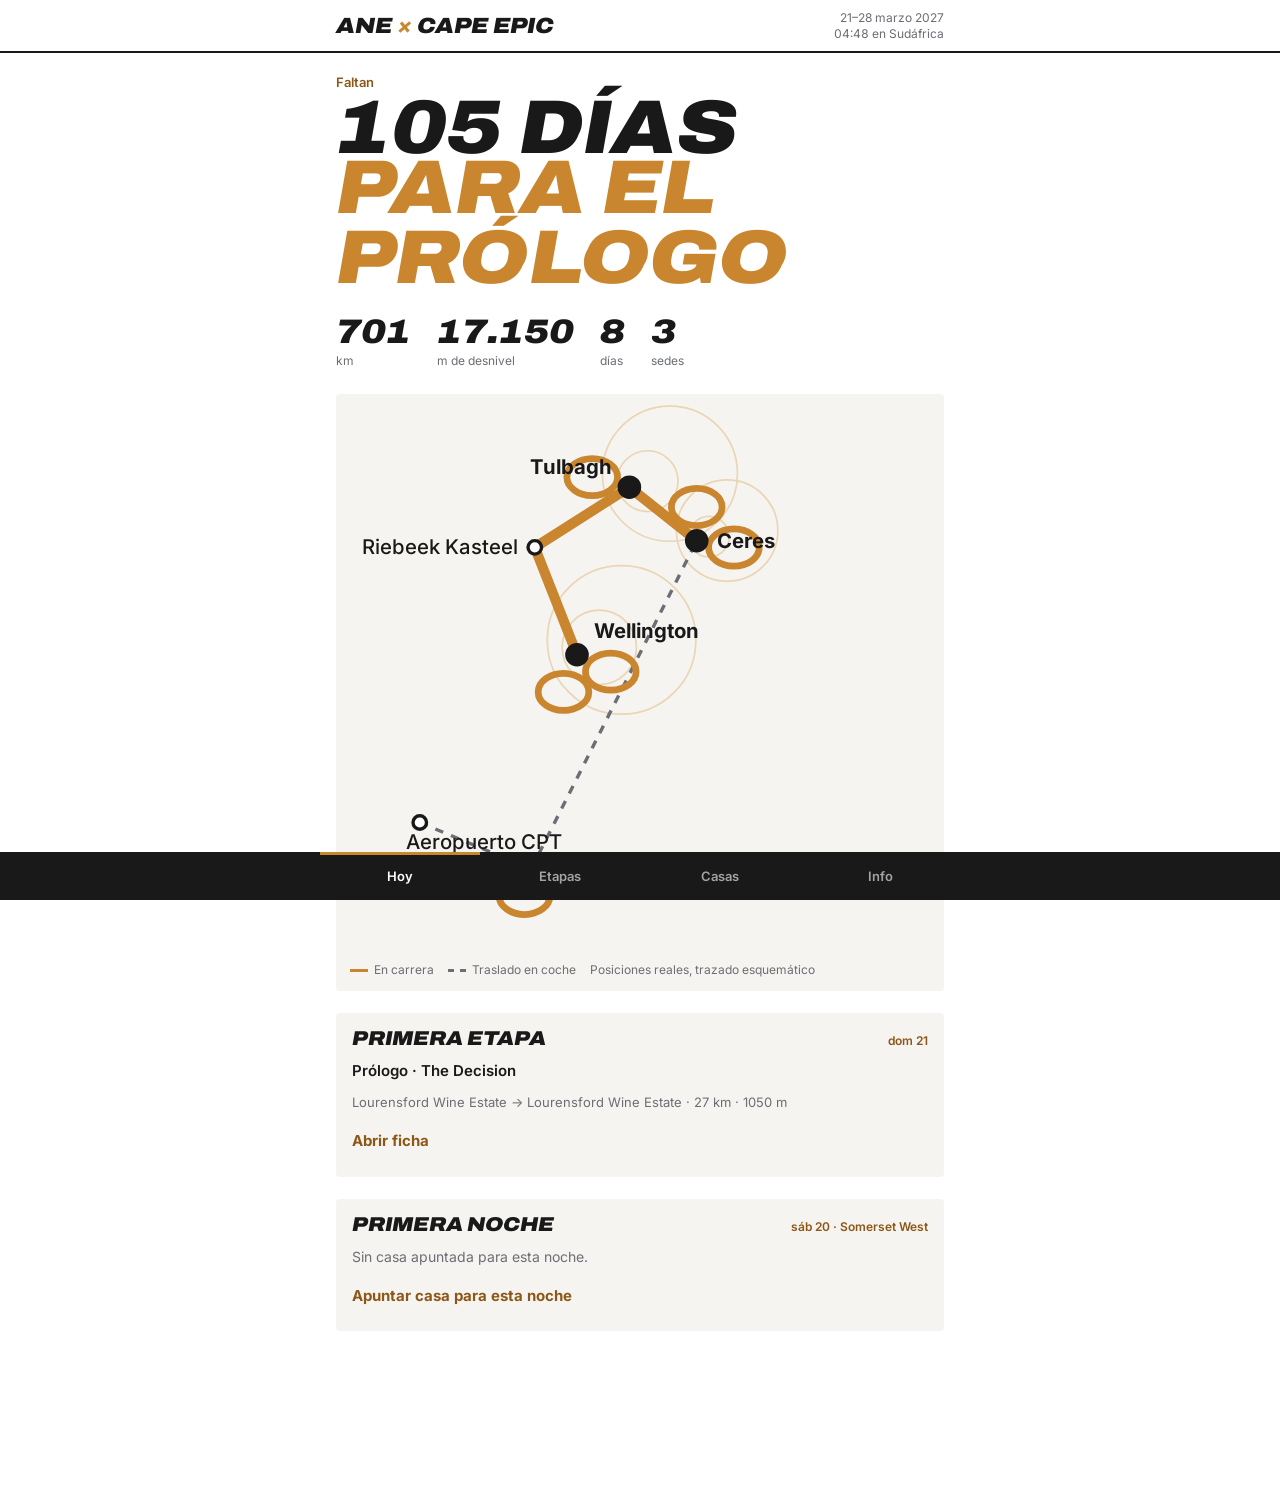
==== capeepic/index.html @ 283e70c3 "Cape Epic 2027: app privada en /capeepic con contraseña, casas compartidas y modo sin conexión Co-Au" ====
<!doctype html>
<html lang="es">
<head>
<meta charset="utf-8">
<meta name="viewport" content="width=device-width,initial-scale=1,viewport-fit=cover">
<meta name="robots" content="noindex,nofollow">
<meta name="theme-color" content="#191919">
<meta name="apple-mobile-web-app-capable" content="yes">
<meta name="apple-mobile-web-app-status-bar-style" content="black-translucent">
<meta name="apple-mobile-web-app-title" content="Cape Epic">
<link rel="manifest" href="manifest.webmanifest">
<link rel="icon" href="icon.svg" type="image/svg+xml">
<link rel="apple-touch-icon" href="icon-180.png">
<title>ANE Cape Epic 2027</title>
<link rel="preconnect" href="https://fonts.googleapis.com">
<link rel="stylesheet" href="https://fonts.googleapis.com/css2?family=Archivo:ital,wdth,wght@1,112,900&family=Inter:wght@400;500;600;700&display=swap">
<style>
/* Layout: app de una columna para móvil, cabecera fija arriba, pestañas abajo; el mapa esquemático con la línea ocre es la pieza fuerte */
:root{
  --bg:#FFFFFF; --surface:#F6F4F0; --ink:#191919; --muted:#6B6E74; --line:#E5E0D7;
  --ocre:#C9862E; --ocre-ink:#8C5717; --ocre-soft:#F3E4CC; --dust:#E9D6B4;
  --on-ocre:#191919; --tab-bg:#191919; --tab-ink:#FFFFFF;
  --display:"Archivo","Arial Black","Helvetica Neue",Arial,sans-serif;
  --body:"Inter",system-ui,-apple-system,"Segoe UI",Roboto,sans-serif;
}
@media (prefers-color-scheme:dark){:root:not([data-theme="light"]){
  --bg:#191919; --surface:#232220; --ink:#FFFFFF; --muted:#A8ABB1; --line:#3A3631;
  --ocre:#E0A04A; --ocre-ink:#EDB566; --ocre-soft:#3A2D1C; --dust:#4A3B26;
  --on-ocre:#191919; --tab-bg:#0F0F0F; --tab-ink:#FFFFFF; color-scheme:dark}}
:root[data-theme="dark"]{
  --bg:#191919; --surface:#232220; --ink:#FFFFFF; --muted:#A8ABB1; --line:#3A3631;
  --ocre:#E0A04A; --ocre-ink:#EDB566; --ocre-soft:#3A2D1C; --dust:#4A3B26;
  --on-ocre:#191919; --tab-bg:#0F0F0F; --tab-ink:#FFFFFF; color-scheme:dark}

*{box-sizing:border-box}
html{-webkit-text-size-adjust:100%}
body{margin:0;background:var(--bg);color:var(--ink);font:15px/1.5 var(--body);-webkit-font-smoothing:antialiased}
.wrap{max-width:640px;margin:0 auto;padding-inline:16px;padding-block:0 96px}
h1,h2,h3,.disp{font-family:var(--display);font-style:italic;font-weight:900;font-stretch:112%;text-transform:uppercase;letter-spacing:-.01em;line-height:.92;margin:0;text-wrap:balance}
a{color:var(--ocre-ink)}
button,input,textarea,select{font:inherit;color:inherit}
:focus-visible{outline:3px solid var(--ocre);outline-offset:2px}
.num{font-variant-numeric:tabular-nums}

/* Cabecera */
.top{position:sticky;top:0;padding-top:env(safe-area-inset-top,0px);z-index:5;background:var(--bg);border-bottom:2px solid var(--ink)}
.top .wrap{display:flex;align-items:center;justify-content:space-between;gap:12px;padding-block:10px;padding-bottom:10px}
.mono{font-family:var(--display);font-style:italic;font-weight:900;font-stretch:112%;font-size:22px;line-height:1}
.mono span{color:var(--ocre)}
.top small{color:var(--muted);font-size:12px;text-align:right;line-height:1.3}

/* Pestañas */
nav.tabs{position:fixed;left:0;right:0;bottom:0;z-index:6;background:var(--tab-bg);padding-bottom:env(safe-area-inset-bottom,0px)}
nav.tabs .in{max-width:640px;margin:0 auto;display:grid;grid-template-columns:repeat(4,1fr)}
nav.tabs button{background:none;border:0;color:var(--tab-ink);opacity:.6;padding:12px 4px 14px;font-weight:600;font-size:13px;cursor:pointer;border-top:3px solid transparent}
nav.tabs button[aria-selected="true"]{opacity:1;border-top-color:var(--ocre)}

section.view{padding-top:20px;display:flex;flex-direction:column;gap:22px}

/* Hoy */
.kicker{font-size:13px;font-weight:600;color:var(--ocre-ink)}
.today-title{font-size:clamp(44px,13vw,76px)}
.today-title .l2{display:block;color:var(--ocre);margin-top:-.12em}
.stats{display:flex;flex-wrap:wrap;gap:18px 26px}
.stat b{display:block;font-family:var(--display);font-style:italic;font-weight:900;font-stretch:112%;font-size:34px;line-height:1}
.stat span{font-size:12px;color:var(--muted)}
.stars{color:var(--ocre);letter-spacing:2px;font-size:16px}
.stars .off{color:var(--line)}

.panel{background:var(--surface);border-radius:4px;padding:16px;display:flex;flex-direction:column;gap:10px;min-width:0}
.panel h3{font-size:20px}
.row{display:flex;justify-content:space-between;gap:12px;align-items:baseline;flex-wrap:wrap}
.muted{color:var(--muted)}
.small{font-size:13px}
.btn{display:inline-flex;align-items:center;justify-content:center;gap:6px;background:var(--ocre);color:var(--on-ocre);border:0;border-radius:3px;padding:12px 16px;font-weight:700;text-decoration:none;cursor:pointer;min-height:46px}
.btn.ghost{background:transparent;color:var(--ink);border:2px solid var(--ink)}
.btn.quiet{background:transparent;color:var(--ocre-ink);padding:8px 0;min-height:auto}
.btns{display:flex;flex-wrap:wrap;gap:10px}

/* Mapa */
.mapbox{background:var(--surface);border-radius:4px;overflow:hidden}
.mapbox svg{display:block;width:100%;height:auto}
.mapcap{padding:10px 14px 12px;font-size:12px;color:var(--muted);display:flex;gap:14px;flex-wrap:wrap}
.key{display:inline-flex;align-items:center;gap:6px}
.key i{display:inline-block;width:18px;height:0;border-top:3px solid var(--ocre)}
.key i.dash{border-top:3px dashed var(--muted)}

/* Etapas */
.daystrip{display:flex;gap:6px;overflow-x:auto;padding-bottom:4px;scrollbar-width:none}
.daystrip button{flex:0 0 auto;border:2px solid var(--line);background:var(--bg);border-radius:3px;padding:8px 10px;cursor:pointer;text-align:left;min-width:62px}
.daystrip button b{display:block;font-family:var(--display);font-style:italic;font-weight:900;font-stretch:112%;font-size:18px;line-height:1}
.daystrip button span{font-size:11px;color:var(--muted)}
.daystrip button[aria-selected="true"]{border-color:var(--ink);background:var(--ink);color:var(--bg)}
.daystrip button[aria-selected="true"] span{color:var(--dust)}
.stage-h{font-size:clamp(38px,11vw,62px)}
.route{font-weight:600}
.sectors{list-style:none;margin:0;padding:0;display:flex;flex-wrap:wrap;gap:6px}
.sectors li{background:var(--bg);border:1px solid var(--line);border-radius:999px;padding:4px 10px;font-size:13px}
.sectors li.tts{border-color:var(--ocre);color:var(--ocre-ink);font-weight:600}
.pending{border-left:4px solid var(--ocre);padding:4px 0 4px 12px;font-size:14px}
.bar{height:8px;background:var(--line);border-radius:2px;overflow:hidden}
.bar i{display:block;height:100%;background:var(--ocre)}

/* Casas */
.night{display:grid;grid-template-columns:64px 1fr;gap:12px;align-items:start;padding-block:12px;border-top:1px solid var(--line)}
.night:first-child{border-top:0}
.night .d b{display:block;font-family:var(--display);font-style:italic;font-weight:900;font-stretch:112%;font-size:26px;line-height:1}
.night .d span{font-size:12px;color:var(--muted)}
.house{min-width:0;display:flex;flex-direction:column;gap:4px}
.house .name{font-weight:700}
.house .addr{font-size:14px;overflow-wrap:anywhere}
.house .notes{font-size:13px;color:var(--muted);white-space:pre-wrap;overflow-wrap:anywhere}
.house .acts{display:flex;gap:14px;flex-wrap:wrap}
.empty-night{font-size:14px;color:var(--muted)}
.base-tag{font-size:12px;color:var(--ocre-ink);font-weight:600}
form.casa{display:grid;gap:12px}
form.casa label{display:flex;flex-direction:column;gap:4px;font-size:13px;font-weight:600}
form.casa input,form.casa textarea{background:var(--bg);border:2px solid var(--line);border-radius:3px;padding:10px 12px;font-weight:400;font-size:16px;width:100%}
form.casa input:focus,form.casa textarea:focus{border-color:var(--ocre);outline:none}
.two{display:grid;grid-template-columns:1fr 1fr;gap:12px}
.msg{font-size:14px;color:var(--ocre-ink)}
.confirm{display:flex;gap:10px;align-items:center;flex-wrap:wrap;font-size:14px}

/* Info */
.list{display:flex;flex-direction:column}
.list .it{display:flex;justify-content:space-between;gap:12px;padding-block:10px;border-top:1px solid var(--line);flex-wrap:wrap}
.list .it:first-child{border-top:0}
.list .it b{font-variant-numeric:tabular-nums}
.copy{background:none;border:0;color:var(--ocre-ink);font-weight:600;cursor:pointer;padding:0}

@media (prefers-reduced-motion:no-preference){
  .route-line{stroke-dasharray:1200;stroke-dashoffset:1200;animation:draw 1.6s ease-out .2s forwards}
  @keyframes draw{to{stroke-dashoffset:0}}
}
</style>
</head>
<body>
<header class="top">
  <div class="wrap">
    <div class="mono">ANE <span>×</span> CAPE EPIC</div>
    <small><span id="hdr-sub">21–28 marzo 2027</span><br><span class="num" id="hdr-clock">Hora SA</span></small>
  </div>
</header>

<main class="wrap">
  <section class="view" id="v-hoy" aria-label="Hoy"></section>
  <section class="view" id="v-etapas" aria-label="Etapas" hidden></section>
  <section class="view" id="v-casas" aria-label="Casas" hidden></section>
  <section class="view" id="v-info" aria-label="Info" hidden></section>
</main>

<nav class="tabs" aria-label="Secciones">
  <div class="in" role="tablist">
    <button role="tab" id="t-hoy" data-v="hoy" aria-selected="true">Hoy</button>
    <button role="tab" id="t-etapas" data-v="etapas" aria-selected="false">Etapas</button>
    <button role="tab" id="t-casas" data-v="casas" aria-selected="false">Casas</button>
    <button role="tab" id="t-info" data-v="info" aria-selected="false">Info</button>
  </div>
</nav>

<script>
/* ---------- Datos oficiales ruta 2027 (epic-series.com) ---------- */
const PLACES = {
  lourensford:{name:"Lourensford Wine Estate",town:"Somerset West",lat:-34.068,lon:18.887,q:"Lourensford Wine Estate, Somerset West"},
  ceres:{name:"Ceres",town:"Ceres",lat:-33.369,lon:19.310,q:"Ceres, Western Cape"},
  saronsberg:{name:"Saronsberg",town:"Tulbagh",lat:-33.255,lon:19.138,q:"Saronsberg Wine Cellar, Tulbagh"},
  riebeek:{name:"Riebeek Kasteel",town:"Riebeek Kasteel",lat:-33.383,lon:18.896,q:"Riebeek Kasteel"},
  imbuko:{name:"Imbuko Wines",town:"Wellington",lat:-33.612,lon:19.004,q:"Imbuko Wines, Wellington"},
  cpt:{name:"Aeropuerto Ciudad del Cabo",town:"CPT",lat:-33.969,lon:18.602,q:"Cape Town International Airport"}
};
const STAGES = [
  {id:"P",short:"Pról.",date:"2027-03-21",name:"The Decision",km:27,dplus:1050,stars:2,from:"lourensford",to:"lourensford",
   sectors:["Pinot Stairs","Subida N4","Rock Wall","Schoeman's","Big Switch"],tts:"Schoeman's",
   note:"Bucle en sentido horario por el anfiteatro de Lourensford."},
  {id:"1",short:"E1",date:"2027-03-22",name:"The First Question",km:127,dplus:2450,stars:5,from:"ceres",to:"ceres",
   sectors:["Old Theron's Pass","Waboomsberg","Koue Bokkeveld","Kaleo","Old Gydo Pass"],tts:null,
   note:"Waboomsberg es el punto más alto de la historia de la carrera. Bajada técnica por la arenisca de Kaleo."},
  {id:"2",short:"E2",date:"2027-03-23",name:"The Response",km:103,dplus:2050,stars:4.5,from:"ceres",to:"ceres",
   sectors:["Death Drop","Dead Man Walking","Baboon's Highway","Pipeline","Presa de Eselfontein"],tts:"Pipeline",
   note:"Tres bucles en Eselfontein, al este de Ceres."},
  {id:"3",short:"E3",date:"2027-03-24",name:"The Rhythm",km:87,dplus:2250,stars:4,from:"ceres",to:"saronsberg",
   sectors:["Old Gydo Pass","Bokkeveld","Skurfberg","Die Eike","Witzenberg Ridge","Wagon Trail"],tts:"Wagon Trail",
   note:"Traslado de base: de Ceres al nuevo race village de Saronsberg."},
  {id:"4",short:"E4",date:"2027-03-25",name:"The Turning Point",km:96,dplus:2550,stars:4.5,from:"saronsberg",to:"saronsberg",
   sectors:["Oakhurst","God's Window","Kilprivier","Schoonderzicht","Bone Trail"],tts:null,
   note:"Cinco subidas y bajadas por el valle de Tulbagh."},
  {id:"5",short:"E5",date:"2027-03-26",name:"The Crossing",km:114,dplus:2350,stars:3.5,from:"saronsberg",to:"imbuko",via:"riebeek",
   sectors:["Swartland","Riebeek Kasteel","Kasteelberg","Eight Feet","Riebeekberg","Patatskloof"],tts:"Riebeekberg",
   note:"Pista abierta y viento en el Swartland. Día de ir a rueda. Traslado de base a Wellington."},
  {id:"6",short:"E6",date:"2027-03-27",name:"The Cliffhanger",km:83,dplus:3100,stars:5,from:"imbuko",to:"imbuko",
   sectors:["Hawequa","Seven Peaks","Aap d'Huez","Angel's Tears","DNF","Brandslangnek","The Cliffhanger","Full Monty","Route 66","Unhappy Hog","Golden Mile"],tts:null,
   note:"Etapa reina. The Cliffhanger está en Canetsfontein Wine Estate."},
  {id:"7",short:"E7",date:"2027-03-28",name:"The Final Line",km:64,dplus:1350,stars:3,from:"imbuko",to:"imbuko",
   sectors:["Groenberg","Luislang","Welvanpas","Bull Run","True Grit","Doolhof Wine Estate","Blazing Saddles"],tts:null,
   note:"La más suave sobre el papel. Doolhof es buen sitio para animar."}
];
/* Base prevista por noche: después de cada etapa se duerme cerca de la salida del día siguiente */
const NIGHTS = [
  {date:"2027-03-20",base:"Somerset West",label:"Víspera"},
  {date:"2027-03-21",base:"Ceres",label:"Tras el prólogo"},
  {date:"2027-03-22",base:"Ceres",label:"Tras E1"},
  {date:"2027-03-23",base:"Ceres",label:"Tras E2"},
  {date:"2027-03-24",base:"Tulbagh",label:"Tras E3"},
  {date:"2027-03-25",base:"Tulbagh",label:"Tras E4"},
  {date:"2027-03-26",base:"Wellington",label:"Tras E5"},
  {date:"2027-03-27",base:"Wellington",label:"Tras E6"},
  {date:"2027-03-28",base:"Libre",label:"Tras la meta"}
];
const TRANSFERS = [
  {from:"cpt",to:"lourensford",t:"≈ 30 min · 35 km"},
  {from:"lourensford",to:"ceres",t:"≈ 1 h 45 · 130 km"},
  {from:"ceres",to:"saronsberg",t:"≈ 45 min · 50 km"},
  {from:"saronsberg",to:"imbuko",t:"≈ 1 h 10 · 85 km"},
  {from:"imbuko",to:"cpt",t:"≈ 55 min · 70 km"}
];
const TOTAL_KM = STAGES.reduce((a,s)=>a+s.km,0), TOTAL_D = STAGES.reduce((a,s)=>a+s.dplus,0);

/* ---------- Utilidades ---------- */
const $ = s=>document.querySelector(s);
const esc = s=>String(s??"").replace(/[&<>"']/g,c=>({"&":"&amp;","<":"&lt;",">":"&gt;",'"':"&quot;","'":"&#39;"}[c]));
const mapsUrl = p=>"https://www.google.com/maps/search/?api=1&query="+encodeURIComponent(p);
const dirUrl = p=>"https://www.google.com/maps/dir/?api=1&destination="+encodeURIComponent(p);
const DAYS=["dom","lun","mar","mié","jue","vie","sáb"];
function saToday(){ // fecha actual en Sudáfrica (UTC+2) como YYYY-MM-DD
  const d=new Date(Date.now()+2*3600e3); return d.toISOString().slice(0,10);
}
function dayLabel(iso){const d=new Date(iso+"T12:00:00Z");return DAYS[d.getUTCDay()]+" "+d.getUTCDate();}
function daysBetween(a,b){return Math.round((Date.parse(b+"T00:00:00Z")-Date.parse(a+"T00:00:00Z"))/864e5);}
function starsHtml(n){const f=Math.floor(n),half=n-f>=.5;let h="★".repeat(f)+(half?"½":"")+'<span class="off">'+"★".repeat(5-f-(half?1:0))+"</span>";return `<span class="stars" aria-label="${n} de 5 estrellas">${h}</span>`;}
function addDays(iso,n){const d=new Date(iso+"T12:00:00Z");d.setUTCDate(d.getUTCDate()+n);return d.toISOString().slice(0,10);}

/* ---------- Mapa esquemático ---------- */
function mapSvg(highlight){
  const W=360,H=330,pad=26, lon0=18.5,lon1=19.45,lat0=-34.15,lat1=-33.15;
  const k=Math.cos(33.6*Math.PI/180);
  const sx=(W-2*pad)/((lon1-lon0)*k), sy=(H-2*pad)/(lat1-lat0), s=Math.min(sx,sy);
  const P=id=>{const p=PLACES[id];return [pad+(p.lon-lon0)*k*s, pad+(lat1-p.lat)*s];};
  const pt=id=>P(id).map(v=>v.toFixed(1)).join(",");
  const raced=[["ceres","saronsberg","3"],["saronsberg","riebeek","5"],["riebeek","imbuko","5"]];
  const loops={P:"lourensford","1":"ceres","2":"ceres","4":"saronsberg","6":"imbuko","7":"imbuko"};
  let g="";
  // contornos decorativos del relieve (Hex River / Witzenberg / Hawequa) como anillos suaves
  [["ceres",[-36,-18,12,30]],["saronsberg",[18,40]],["imbuko",[22,44]]].forEach(([id,rs])=>{
    const [x,y]=P(id); rs.forEach(r=>{ if(r>0) g+=`<circle cx="${(x+r*.6).toFixed(1)}" cy="${(y-r*.2).toFixed(1)}" r="${Math.abs(r)}" fill="none" stroke="var(--dust)" stroke-width="1"/>`;});
  });
  // traslados en coche
  g+=`<polyline points="${pt("cpt")} ${pt("lourensford")}" fill="none" stroke="var(--muted)" stroke-width="2" stroke-dasharray="5 5"/>`;
  g+=`<polyline points="${pt("lourensford")} ${pt("ceres")}" fill="none" stroke="var(--muted)" stroke-width="2" stroke-dasharray="5 5"/>`;
  // tramos en carrera de punto a punto
  raced.forEach(([a,b,st])=>{
    const on=!highlight||highlight===st;
    g+=`<polyline class="route-line" points="${pt(a)} ${pt(b)}" fill="none" stroke="${on?'var(--ocre)':'var(--dust)'}" stroke-width="${on?6:4}" stroke-linecap="round"/>`;
  });
  // bucles
  Object.entries(loops).forEach(([st,id])=>{
    const [x,y]=P(id); const on=!highlight||highlight===st;
    const off={P:[-4,16],"1":[0,-20],"2":[22,4],"4":[-22,-6],"6":[20,10],"7":[-8,22]}[st];
    g+=`<ellipse cx="${(x+off[0]).toFixed(1)}" cy="${(y+off[1]).toFixed(1)}" rx="15" ry="11" fill="none" stroke="${on?'var(--ocre)':'var(--dust)'}" stroke-width="${on?4:3}"/>`;
    if(on&&highlight) g+=`<text x="${(x+off[0]).toFixed(1)}" y="${(y+off[1]+4).toFixed(1)}" text-anchor="middle" font-size="11" font-weight="700" fill="var(--ink)">${st==="P"?"P":"E"+st}</text>`;
  });
  // puntos y nombres
  const labels={lourensford:[10,4,"start"],ceres:[12,4,"start"],saronsberg:[-10,-8,"end"],riebeek:[-10,4,"end"],imbuko:[10,-10,"start"],cpt:[-8,16,"start"]};
  Object.keys(PLACES).forEach(id=>{
    const [x,y]=P(id),[dx,dy,an]=labels[id];
    const venue=id!=="riebeek"&&id!=="cpt";
    g+=`<circle cx="${x.toFixed(1)}" cy="${y.toFixed(1)}" r="${venue?6:4}" fill="${venue?'var(--ink)':'var(--bg)'}" stroke="var(--ink)" stroke-width="2"/>`;
    g+=`<text x="${(x+dx).toFixed(1)}" y="${(y+dy).toFixed(1)}" text-anchor="${an}" font-size="12" font-weight="${venue?700:500}" fill="var(--ink)">${PLACES[id].town==="CPT"?"Aeropuerto CPT":PLACES[id].town}</text>`;
  });
  return `<svg viewBox="0 0 ${W} ${H}" role="img" aria-label="Mapa esquemático de las sedes de la Cape Epic 2027">${g}</svg>`;
}

/* ---------- Estado ---------- */
let casas=[]; let dbReady="loading"; let editing=null; let confirmDel=null; let selStage=null;

/* ---------- Vista HOY ---------- */
function renderHoy(){
  const today=saToday(), first=STAGES[0].date, last=STAGES[STAGES.length-1].date;
  let html="";
  const stage=STAGES.find(s=>s.date===today);
  if(today<first){
    const d=daysBetween(today,first);
    html+=`<div><div class="kicker">Faltan</div><h1 class="today-title num">${d} días<span class="l2">para el prólogo</span></h1></div>`;
    html+=`<div class="stats"><div class="stat"><b class="num">${TOTAL_KM}</b><span>km</span></div><div class="stat"><b class="num">${TOTAL_D.toLocaleString("es-ES")}</b><span>m de desnivel</span></div><div class="stat"><b>8</b><span>días</span></div><div class="stat"><b>3</b><span>sedes</span></div></div>`;
    html+=`<div class="mapbox">${mapSvg(null)}<div class="mapcap"><span class="key"><i></i>En carrera</span><span class="key"><i class="dash"></i>Traslado en coche</span><span>Posiciones reales, trazado esquemático</span></div></div>`;
    html+=stagePanel(STAGES[0],"Primera etapa");
  } else if(stage){
    html+=`<div><div class="kicker">Hoy · ${dayLabel(stage.date)} · ${stage.id==="P"?"Prólogo":"Etapa "+stage.id}</div>${splitTitle(stage.name,"today-title")}</div>`;
    html+=`<div class="stats"><div class="stat"><b class="num">${stage.km}</b><span>km</span></div><div class="stat"><b class="num">${stage.dplus.toLocaleString("es-ES")}</b><span>m D+</span></div><div class="stat">${starsHtml(stage.stars)}<span><br>dureza oficial</span></div></div>`;
    html+=`<div class="btns"><a class="btn" target="_blank" rel="noopener" href="${dirUrl(PLACES[stage.to].q)}">Llévame a meta</a><button class="btn ghost" data-goto-stage="${stage.id}">Ver etapa</button></div>`;
    html+=`<div class="mapbox">${mapSvg(stage.id)}</div>`;
  } else if(today>last){
    html+=`<div><div class="kicker">Hecho</div><h1 class="today-title">Cape Epic<span class="l2">terminada</span></h1></div>`;
  } else {
    html+=`<div><div class="kicker">Hoy</div><h1 class="today-title">Día<span class="l2">de viaje</span></h1></div>`;
  }
  // Dónde se duerme esta noche
  const night=NIGHTS.find(n=>n.date===today) || (today<first?NIGHTS[0]:null);
  if(night){
    const hs=casasForNight(night.date);
    html+=`<div class="panel"><div class="row"><h3>${today<first?"Primera noche":"Esta noche"}</h3><span class="base-tag">${dayLabel(night.date)} · ${night.base}</span></div>`;
    html+= hs.length? hs.map(houseHtml).join("") : `<div class="empty-night">${dbReady==="ok"?"Sin casa apuntada para esta noche.":"Cargando casas…"}</div><div><button class="btn quiet" data-new-casa="${night.date}">Apuntar casa para esta noche</button></div>`;
    html+=`</div>`;
  }
  $("#v-hoy").innerHTML=html;
}
function splitTitle(name,cls){
  const w=name.split(" "); const cut=Math.ceil(w.length/2);
  const a=w.slice(0,cut).join(" "), b=w.slice(cut).join(" ");
  return `<h1 class="${cls}">${esc(a)}${b?`<span class="l2">${esc(b)}</span>`:""}</h1>`;
}
function stagePanel(s,label){
  return `<div class="panel"><div class="row"><h3>${label}</h3><span class="base-tag">${dayLabel(s.date)}</span></div>
  <div class="route">${s.id==="P"?"Prólogo":"Etapa "+s.id} · ${esc(s.name)}</div>
  <div class="small muted">${PLACES[s.from].name} → ${PLACES[s.to].name} · ${s.km} km · ${s.dplus.toLocaleString("es-ES")} m</div>
  <div><button class="btn quiet" data-goto-stage="${s.id}">Abrir ficha</button></div></div>`;
}

/* ---------- Vista ETAPAS ---------- */
function renderEtapas(){
  const today=saToday();
  if(!selStage){const t=STAGES.find(s=>s.date>=today);selStage=(t||STAGES[0]).id;}
  const s=STAGES.find(x=>x.id===selStage);
  const maxD=Math.max(...STAGES.map(x=>x.dplus)), maxK=Math.max(...STAGES.map(x=>x.km));
  let html=`<div class="daystrip" role="tablist" aria-label="Elegir etapa">`+STAGES.map(x=>`<button role="tab" aria-selected="${x.id===selStage}" data-stage="${x.id}"><b>${x.id==="P"?"P":x.id}</b><span>${dayLabel(x.date)}</span></button>`).join("")+`</div>`;
  html+=`<div><div class="kicker">${s.id==="P"?"Prólogo":"Etapa "+s.id} · ${dayLabel(s.date)} marzo</div>${splitTitle(s.name,"stage-h")}</div>`;
  html+=`<div class="stats"><div class="stat"><b class="num">${s.km}</b><span>km</span></div><div class="stat"><b class="num">${s.dplus.toLocaleString("es-ES")}</b><span>m D+</span></div><div class="stat"><b class="num">${Math.round(s.dplus/s.km*10)}</b><span>m D+ cada 10 km</span></div><div class="stat">${starsHtml(s.stars)}<span><br>dureza oficial</span></div></div>`;
  html+=`<div class="panel"><div class="small muted">Comparada con el resto</div>
    <div class="row small"><span>Distancia</span><span class="num">${s.km} / ${maxK} km</span></div><div class="bar"><i style="width:${s.km/maxK*100}%"></i></div>
    <div class="row small"><span>Desnivel</span><span class="num">${s.dplus} / ${maxD} m</span></div><div class="bar"><i style="width:${s.dplus/maxD*100}%"></i></div></div>`;
  html+=`<div class="panel"><h3>Recorrido</h3><div class="route">${PLACES[s.from].name}${s.via?" → "+PLACES[s.via].name:""} → ${PLACES[s.to].name}</div><p class="small" style="margin:0">${esc(s.note)}</p>
    <ul class="sectors">${s.sectors.map(x=>`<li class="${x===s.tts?'tts':''}">${esc(x)}${x===s.tts?" · Tough Section":""}</li>`).join("")}</ul>
    <div class="btns"><a class="btn" target="_blank" rel="noopener" href="${dirUrl(PLACES[s.from].q)}">Cómo llegar a la salida</a>${s.from!==s.to?`<a class="btn ghost" target="_blank" rel="noopener" href="${dirUrl(PLACES[s.to].q)}">Cómo llegar a meta</a>`:""}</div></div>`;
  html+=`<div class="mapbox">${mapSvg(s.id)}</div>`;
  html+=`<div class="panel"><h3>Avituallamientos</h3><div class="pending">Los water points con su kilómetro y los GPX oficiales salen con el Rider Manual, normalmente en febrero. Aquí aparecerán con hora estimada de paso y botón para llegar en coche.</div></div>`;
  $("#v-etapas").innerHTML=html;
}

/* ---------- Vista CASAS ---------- */
function casasForNight(date){return casas.filter(c=>c.desde<=date&&date<c.hasta);}
function houseHtml(c){
  const del = confirmDel===c.id
    ? `<div class="confirm"><span>¿Borrar ${esc(c.nombre)}?</span><button class="btn" data-del-yes="${c.id}" style="min-height:38px;padding:8px 12px">Borrar</button><button class="btn quiet" data-del-no>Cancelar</button></div>`
    : `<button class="btn quiet" data-del="${c.id}">Borrar</button>`;
  return `<div class="house"><div class="name">${esc(c.nombre)}</div>
    ${c.direccion?`<div class="addr">${esc(c.direccion)}</div>`:""}
    <div class="small muted num">${dayLabel(c.desde)} → ${dayLabel(c.hasta)}${c.checkin?` · check-in ${esc(c.checkin)}`:""}</div>
    ${c.contacto?`<div class="small">Contacto: ${esc(c.contacto)}</div>`:""}
    ${c.notas?`<div class="notes">${esc(c.notas)}</div>`:""}
    <div class="acts">${c.direccion?`<a class="btn quiet" target="_blank" rel="noopener" href="${dirUrl(c.direccion)}">Cómo llegar</a>`:""}<button class="btn quiet" data-edit="${c.id}">Editar</button>${del}</div></div>`;
}
function renderCasas(){
  let html=`<div><div class="kicker">Alojamientos</div><h1 class="stage-h">Dónde<span class="l2" style="display:block;color:var(--ocre);margin-top:-.12em">dormimos</span></h1></div>`;
  if(dbReady==="loading") html+=`<div class="panel small muted">Cargando casas…</div>`;
  else if(dbReady==="off") html+=`<div class="panel"><div class="pending">No se han podido cargar las casas. Revisa la conexión y vuelve a abrir la pestaña.</div></div>`;
  else if(dbReady==="cache") html+=`<div class="panel"><div class="pending">Sin conexión. Ves la última copia guardada en este móvil; para añadir o editar hace falta cobertura.</div></div>`;
  html+=formHtml();
  html+=`<div class="panel">`+NIGHTS.map(n=>{
    const hs=casasForNight(n.date);
    return `<div class="night"><div class="d"><b>${dayLabel(n.date).split(" ")[1]}</b><span>${dayLabel(n.date).split(" ")[0]} · mar</span></div>
      <div class="house"><span class="base-tag">${n.label} · ${n.base}</span>
      ${hs.length?hs.map(houseHtml).join(""):`<span class="empty-night">Sin casa</span>${dbReady==="ok"&&n.base!=="Libre"?`<div><button class="btn quiet" data-new-casa="${n.date}">Apuntar casa</button></div>`:""}`}</div></div>`;
  }).join("")+`</div>`;
  $("#v-casas").innerHTML=html;
}
function formHtml(){
  if(dbReady!=="ok") return "";
  if(!editing) return `<div><button class="btn" data-new-casa="2027-03-20">Añadir casa</button></div>`;
  const c=editing;
  return `<form class="casa panel" id="casa-form"><h3>${c.id?"Editar casa":"Nueva casa"}</h3>
    <label for="f-nombre">Nombre<input id="f-nombre" required value="${esc(c.nombre||"")}" placeholder="Casa Ceres – Airbnb"></label>
    <label for="f-dir">Dirección<input id="f-dir" value="${esc(c.direccion||"")}" placeholder="Calle, pueblo"></label>
    <div class="two"><label for="f-desde">Entrada<input id="f-desde" type="date" required min="2027-03-15" max="2027-04-05" value="${esc(c.desde||"")}"></label>
    <label for="f-hasta">Salida<input id="f-hasta" type="date" required min="2027-03-16" max="2027-04-06" value="${esc(c.hasta||"")}"></label></div>
    <div class="two"><label for="f-checkin">Check-in<input id="f-checkin" value="${esc(c.checkin||"")}" placeholder="16:00"></label>
    <label for="f-contacto">Contacto<input id="f-contacto" value="${esc(c.contacto||"")}" placeholder="Anfitrión, teléfono"></label></div>
    <label for="f-notas">Notas<textarea id="f-notas" rows="3" placeholder="Código de puerta, parking, wifi, quién duerme">${esc(c.notas||"")}</textarea></label>
    <div class="msg" id="f-msg" role="status"></div>
    <div class="btns"><button class="btn" type="submit">${c.id?"Guardar cambios":"Guardar casa"}</button><button class="btn ghost" type="button" data-cancel>Cancelar</button></div></form>`;
}

/* ---------- Vista INFO ---------- */
function renderInfo(){
  const html=`
  <div><div class="kicker">Info útil</div><h1 class="stage-h">A mano<span class="l2" style="display:block;color:var(--ocre);margin-top:-.12em">siempre</span></h1></div>
  <div class="panel"><h3>Traslados en coche</h3><div class="list">${TRANSFERS.map(t=>`<div class="it"><span>${PLACES[t.from].town==="CPT"?"Aeropuerto":PLACES[t.from].town} → ${PLACES[t.to].town==="CPT"?"Aeropuerto":PLACES[t.to].town}</span><b>${t.t}</b></div>`).join("")}</div><div class="small muted">Tiempos aproximados sin tráfico. Se conduce por la izquierda.</div></div>
  <div class="panel"><h3>Sedes</h3><div class="list">${["lourensford","ceres","saronsberg","imbuko"].map(id=>`<div class="it"><span>${PLACES[id].name}<br><span class="small muted">${PLACES[id].town}</span></span><a target="_blank" rel="noopener" href="${mapsUrl(PLACES[id].q)}">Abrir en Maps</a></div>`).join("")}</div></div>
  <div class="panel"><h3>Emergencias en Sudáfrica</h3><div class="list">
    <div class="it"><span>Desde el móvil</span><span><b>112</b> <button class="copy" data-copy="112">Copiar</button></span></div>
    <div class="it"><span>Ambulancia</span><span><b>10177</b> <button class="copy" data-copy="10177">Copiar</button></span></div>
    <div class="it"><span>Policía</span><span><b>10111</b> <button class="copy" data-copy="10111">Copiar</button></span></div></div>
    <div class="small muted">Los teléfonos de la organización y del equipo médico de carrera vienen en el Rider Manual.</div></div>
  <div class="panel"><h3>Hora</h3><p class="small" style="margin:0">Sudáfrica está en UTC+2 todo el año. Durante la carrera va 1 hora por delante de España, hasta el domingo 28, cuando España cambia al horario de verano y pasáis a tener la misma hora.</p></div>
  <div class="panel"><h3>Enlaces oficiales</h3><div class="list">
    <div class="it"><span>Ruta 2027</span><a target="_blank" rel="noopener" href="https://www.epic-series.com/races/capeepic/route">epic-series.com</a></div>
    <div class="it"><span>Rider Manual</span><a target="_blank" rel="noopener" href="https://www.epic-series.com/races/capeepic/manual">epic-series.com</a></div>
    <div class="it"><span>Guía del espectador</span><a target="_blank" rel="noopener" href="https://www.epic-series.com/races/capeepic/supporters">epic-series.com</a></div>
    <div class="it"><span>Horarios del evento</span><a target="_blank" rel="noopener" href="https://www.epic-series.com/races/capeepic/schedule">epic-series.com</a></div></div></div>
  <p class="small muted">Datos de ruta del anuncio oficial de septiembre 2026. Tracks y avituallamientos: pendientes.</p>`;
  $("#v-info").innerHTML=html;
}

/* ---------- Navegación ---------- */
let current="hoy";
function show(v){
  current=v;
  ["hoy","etapas","casas","info"].forEach(k=>{$("#v-"+k).hidden=k!==v;$("#t-"+k).setAttribute("aria-selected",k===v);});
  render(); try{localStorage.setItem("ane-ce-tab",v);}catch(e){}
  window.scrollTo(0,0);
}
function render(){({hoy:renderHoy,etapas:renderEtapas,casas:renderCasas,info:renderInfo})[current]();}
document.querySelectorAll("nav.tabs button").forEach(b=>b.addEventListener("click",()=>show(b.dataset.v)));

document.addEventListener("click",async e=>{
  const t=e.target.closest("button,[data-goto-stage]"); if(!t) return;
  if(t.dataset.gotoStage){selStage=t.dataset.gotoStage;show("etapas");return;}
  if(t.dataset.stage){selStage=t.dataset.stage;renderEtapas();return;}
  if(t.dataset.newCasa){const d=t.dataset.newCasa;editing={desde:d,hasta:addDays(d,1)};show("casas");setTimeout(()=>$("#f-nombre")?.focus(),0);return;}
  if(t.dataset.edit){editing={...casas.find(c=>c.id===t.dataset.edit)};show("casas");return;}
  if(t.hasAttribute("data-cancel")){editing=null;renderCasas();return;}
  if(t.dataset.del){confirmDel=t.dataset.del;render();return;}
  if(t.hasAttribute("data-del-no")){confirmDel=null;render();return;}
  if(t.dataset.delYes){const id=t.dataset.delYes;confirmDel=null;try{await api("POST",{accion:"borrar",id});await loadCasas();}catch(err){alert("No se pudo borrar: "+err.message);}return;}
  if(t.dataset.copy){const v=t.dataset.copy;try{await navigator.clipboard.writeText(v);t.textContent="Copiado";}catch(err){t.textContent=v;}setTimeout(()=>t.textContent="Copiar",1500);}
});
function alertMsg(m){const el=$("#f-msg");if(el)el.textContent=m;}

document.addEventListener("submit",async e=>{
  if(e.target.id!=="casa-form") return; e.preventDefault();
  const v=id=>$("#"+id).value.trim();
  const data={nombre:v("f-nombre"),direccion:v("f-dir"),desde:v("f-desde"),hasta:v("f-hasta"),checkin:v("f-checkin"),contacto:v("f-contacto"),notas:$("#f-notas").value.trim()};
  if(!data.nombre||!data.desde||!data.hasta){alertMsg("Faltan nombre, entrada o salida.");return;}
  if(data.hasta<=data.desde){alertMsg("La salida tiene que ser después de la entrada.");return;}
  alertMsg("Guardando…");
  try{
    await api("POST",{accion:"guardar",casa:{...data,id:editing.id||null}});
    editing=null; await loadCasas(); render();
  }catch(err){alertMsg(navigator.onLine?"No se pudo guardar: "+err.message:"Sin conexión. Guarda la casa cuando vuelvas a tener cobertura.");}
});

/* ---------- Reloj ---------- */
function tick(){
  const f=new Intl.DateTimeFormat("es-ES",{timeZone:"Africa/Johannesburg",hour:"2-digit",minute:"2-digit"});
  $("#hdr-clock").textContent=f.format(new Date())+" en Sudáfrica";
}
tick(); setInterval(tick,30000);

/* ---------- Arranque ---------- */
try{const t=localStorage.getItem("ane-ce-tab");if(t&&["hoy","etapas","casas","info"].includes(t))current=t;}catch(e){}
show(current);

/* ---------- Casas: API en el servidor ---------- */
const API="api.php";
async function api(method,body){
  const r=await fetch(API,{method,credentials:"same-origin",headers:body?{"Content-Type":"application/json"}:{},body:body?JSON.stringify(body):undefined,cache:"no-store"});
  const j=await r.json().catch(()=>({}));
  if(!r.ok) throw new Error(j.error||("Error "+r.status));
  return j;
}
async function loadCasas(){
  try{
    const j=await api("GET");
    casas=(j.casas||[]).sort((a,b)=>a.desde.localeCompare(b.desde));
    dbReady="ok"; try{localStorage.setItem("ane-ce-casas",JSON.stringify(casas));}catch(e){}
  }catch(e){
    try{const c=JSON.parse(localStorage.getItem("ane-ce-casas")||"null");if(c){casas=c;dbReady="cache";}else dbReady="off";}catch(_){dbReady="off";}
  }
  if(!document.querySelector("#casa-form")) render();
}
loadCasas();
setInterval(()=>{if(!document.hidden)loadCasas();},30000);
document.addEventListener("visibilitychange",()=>{if(!document.hidden)loadCasas();});
if("serviceWorker" in navigator){navigator.serviceWorker.register("sw.js").catch(()=>{});}
</script>
</body>
</html>
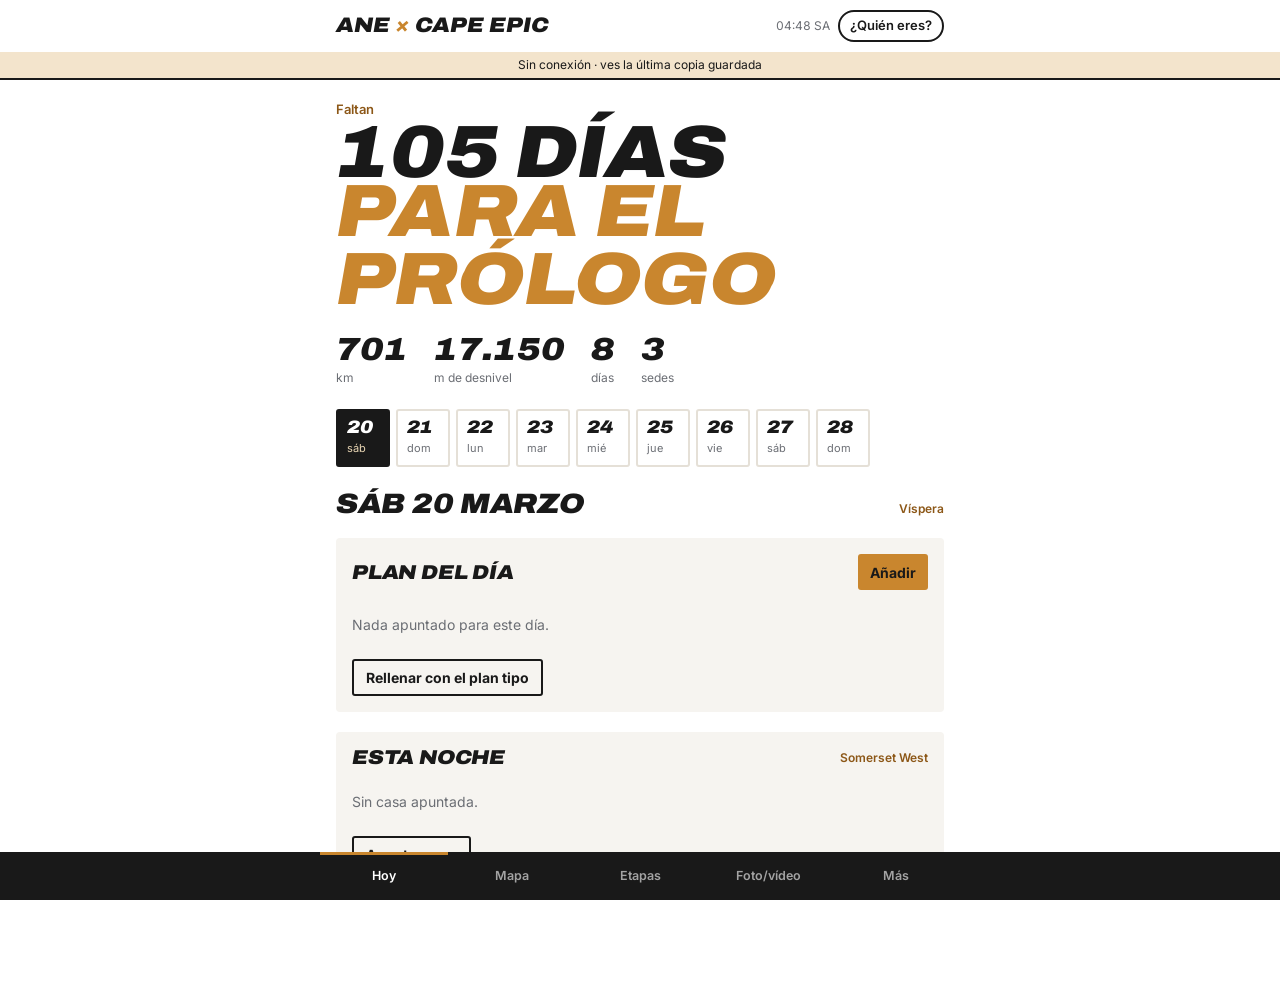
==== commit 8ebd00ce: "Cape Epic: app por módulos, API compartida con cola sin conexión, plan del día y horario por etapa C" ====
--- a/capeepic/index.html
+++ b/capeepic/index.html
@@ -8,468 +8,42 @@
 <meta name="apple-mobile-web-app-capable" content="yes">
 <meta name="apple-mobile-web-app-status-bar-style" content="black-translucent">
 <meta name="apple-mobile-web-app-title" content="Cape Epic">
+<title>ANE Cape Epic 2027</title>
 <link rel="manifest" href="manifest.webmanifest">
 <link rel="icon" href="icon.svg" type="image/svg+xml">
 <link rel="apple-touch-icon" href="icon-180.png">
-<title>ANE Cape Epic 2027</title>
 <link rel="preconnect" href="https://fonts.googleapis.com">
 <link rel="stylesheet" href="https://fonts.googleapis.com/css2?family=Archivo:ital,wdth,wght@1,112,900&family=Inter:wght@400;500;600;700&display=swap">
-<style>
-/* Layout: app de una columna para móvil, cabecera fija arriba, pestañas abajo; el mapa esquemático con la línea ocre es la pieza fuerte */
-:root{
-  --bg:#FFFFFF; --surface:#F6F4F0; --ink:#191919; --muted:#6B6E74; --line:#E5E0D7;
-  --ocre:#C9862E; --ocre-ink:#8C5717; --ocre-soft:#F3E4CC; --dust:#E9D6B4;
-  --on-ocre:#191919; --tab-bg:#191919; --tab-ink:#FFFFFF;
-  --display:"Archivo","Arial Black","Helvetica Neue",Arial,sans-serif;
-  --body:"Inter",system-ui,-apple-system,"Segoe UI",Roboto,sans-serif;
-}
-@media (prefers-color-scheme:dark){:root:not([data-theme="light"]){
-  --bg:#191919; --surface:#232220; --ink:#FFFFFF; --muted:#A8ABB1; --line:#3A3631;
-  --ocre:#E0A04A; --ocre-ink:#EDB566; --ocre-soft:#3A2D1C; --dust:#4A3B26;
-  --on-ocre:#191919; --tab-bg:#0F0F0F; --tab-ink:#FFFFFF; color-scheme:dark}}
-:root[data-theme="dark"]{
-  --bg:#191919; --surface:#232220; --ink:#FFFFFF; --muted:#A8ABB1; --line:#3A3631;
-  --ocre:#E0A04A; --ocre-ink:#EDB566; --ocre-soft:#3A2D1C; --dust:#4A3B26;
-  --on-ocre:#191919; --tab-bg:#0F0F0F; --tab-ink:#FFFFFF; color-scheme:dark}
-
-*{box-sizing:border-box}
-html{-webkit-text-size-adjust:100%}
-body{margin:0;background:var(--bg);color:var(--ink);font:15px/1.5 var(--body);-webkit-font-smoothing:antialiased}
-.wrap{max-width:640px;margin:0 auto;padding-inline:16px;padding-block:0 96px}
-h1,h2,h3,.disp{font-family:var(--display);font-style:italic;font-weight:900;font-stretch:112%;text-transform:uppercase;letter-spacing:-.01em;line-height:.92;margin:0;text-wrap:balance}
-a{color:var(--ocre-ink)}
-button,input,textarea,select{font:inherit;color:inherit}
-:focus-visible{outline:3px solid var(--ocre);outline-offset:2px}
-.num{font-variant-numeric:tabular-nums}
-
-/* Cabecera */
-.top{position:sticky;top:0;padding-top:env(safe-area-inset-top,0px);z-index:5;background:var(--bg);border-bottom:2px solid var(--ink)}
-.top .wrap{display:flex;align-items:center;justify-content:space-between;gap:12px;padding-block:10px;padding-bottom:10px}
-.mono{font-family:var(--display);font-style:italic;font-weight:900;font-stretch:112%;font-size:22px;line-height:1}
-.mono span{color:var(--ocre)}
-.top small{color:var(--muted);font-size:12px;text-align:right;line-height:1.3}
-
-/* Pestañas */
-nav.tabs{position:fixed;left:0;right:0;bottom:0;z-index:6;background:var(--tab-bg);padding-bottom:env(safe-area-inset-bottom,0px)}
-nav.tabs .in{max-width:640px;margin:0 auto;display:grid;grid-template-columns:repeat(4,1fr)}
-nav.tabs button{background:none;border:0;color:var(--tab-ink);opacity:.6;padding:12px 4px 14px;font-weight:600;font-size:13px;cursor:pointer;border-top:3px solid transparent}
-nav.tabs button[aria-selected="true"]{opacity:1;border-top-color:var(--ocre)}
-
-section.view{padding-top:20px;display:flex;flex-direction:column;gap:22px}
-
-/* Hoy */
-.kicker{font-size:13px;font-weight:600;color:var(--ocre-ink)}
-.today-title{font-size:clamp(44px,13vw,76px)}
-.today-title .l2{display:block;color:var(--ocre);margin-top:-.12em}
-.stats{display:flex;flex-wrap:wrap;gap:18px 26px}
-.stat b{display:block;font-family:var(--display);font-style:italic;font-weight:900;font-stretch:112%;font-size:34px;line-height:1}
-.stat span{font-size:12px;color:var(--muted)}
-.stars{color:var(--ocre);letter-spacing:2px;font-size:16px}
-.stars .off{color:var(--line)}
-
-.panel{background:var(--surface);border-radius:4px;padding:16px;display:flex;flex-direction:column;gap:10px;min-width:0}
-.panel h3{font-size:20px}
-.row{display:flex;justify-content:space-between;gap:12px;align-items:baseline;flex-wrap:wrap}
-.muted{color:var(--muted)}
-.small{font-size:13px}
-.btn{display:inline-flex;align-items:center;justify-content:center;gap:6px;background:var(--ocre);color:var(--on-ocre);border:0;border-radius:3px;padding:12px 16px;font-weight:700;text-decoration:none;cursor:pointer;min-height:46px}
-.btn.ghost{background:transparent;color:var(--ink);border:2px solid var(--ink)}
-.btn.quiet{background:transparent;color:var(--ocre-ink);padding:8px 0;min-height:auto}
-.btns{display:flex;flex-wrap:wrap;gap:10px}
-
-/* Mapa */
-.mapbox{background:var(--surface);border-radius:4px;overflow:hidden}
-.mapbox svg{display:block;width:100%;height:auto}
-.mapcap{padding:10px 14px 12px;font-size:12px;color:var(--muted);display:flex;gap:14px;flex-wrap:wrap}
-.key{display:inline-flex;align-items:center;gap:6px}
-.key i{display:inline-block;width:18px;height:0;border-top:3px solid var(--ocre)}
-.key i.dash{border-top:3px dashed var(--muted)}
-
-/* Etapas */
-.daystrip{display:flex;gap:6px;overflow-x:auto;padding-bottom:4px;scrollbar-width:none}
-.daystrip button{flex:0 0 auto;border:2px solid var(--line);background:var(--bg);border-radius:3px;padding:8px 10px;cursor:pointer;text-align:left;min-width:62px}
-.daystrip button b{display:block;font-family:var(--display);font-style:italic;font-weight:900;font-stretch:112%;font-size:18px;line-height:1}
-.daystrip button span{font-size:11px;color:var(--muted)}
-.daystrip button[aria-selected="true"]{border-color:var(--ink);background:var(--ink);color:var(--bg)}
-.daystrip button[aria-selected="true"] span{color:var(--dust)}
-.stage-h{font-size:clamp(38px,11vw,62px)}
-.route{font-weight:600}
-.sectors{list-style:none;margin:0;padding:0;display:flex;flex-wrap:wrap;gap:6px}
-.sectors li{background:var(--bg);border:1px solid var(--line);border-radius:999px;padding:4px 10px;font-size:13px}
-.sectors li.tts{border-color:var(--ocre);color:var(--ocre-ink);font-weight:600}
-.pending{border-left:4px solid var(--ocre);padding:4px 0 4px 12px;font-size:14px}
-.bar{height:8px;background:var(--line);border-radius:2px;overflow:hidden}
-.bar i{display:block;height:100%;background:var(--ocre)}
-
-/* Casas */
-.night{display:grid;grid-template-columns:64px 1fr;gap:12px;align-items:start;padding-block:12px;border-top:1px solid var(--line)}
-.night:first-child{border-top:0}
-.night .d b{display:block;font-family:var(--display);font-style:italic;font-weight:900;font-stretch:112%;font-size:26px;line-height:1}
-.night .d span{font-size:12px;color:var(--muted)}
-.house{min-width:0;display:flex;flex-direction:column;gap:4px}
-.house .name{font-weight:700}
-.house .addr{font-size:14px;overflow-wrap:anywhere}
-.house .notes{font-size:13px;color:var(--muted);white-space:pre-wrap;overflow-wrap:anywhere}
-.house .acts{display:flex;gap:14px;flex-wrap:wrap}
-.empty-night{font-size:14px;color:var(--muted)}
-.base-tag{font-size:12px;color:var(--ocre-ink);font-weight:600}
-form.casa{display:grid;gap:12px}
-form.casa label{display:flex;flex-direction:column;gap:4px;font-size:13px;font-weight:600}
-form.casa input,form.casa textarea{background:var(--bg);border:2px solid var(--line);border-radius:3px;padding:10px 12px;font-weight:400;font-size:16px;width:100%}
-form.casa input:focus,form.casa textarea:focus{border-color:var(--ocre);outline:none}
-.two{display:grid;grid-template-columns:1fr 1fr;gap:12px}
-.msg{font-size:14px;color:var(--ocre-ink)}
-.confirm{display:flex;gap:10px;align-items:center;flex-wrap:wrap;font-size:14px}
-
-/* Info */
-.list{display:flex;flex-direction:column}
-.list .it{display:flex;justify-content:space-between;gap:12px;padding-block:10px;border-top:1px solid var(--line);flex-wrap:wrap}
-.list .it:first-child{border-top:0}
-.list .it b{font-variant-numeric:tabular-nums}
-.copy{background:none;border:0;color:var(--ocre-ink);font-weight:600;cursor:pointer;padding:0}
-
-@media (prefers-reduced-motion:no-preference){
-  .route-line{stroke-dasharray:1200;stroke-dashoffset:1200;animation:draw 1.6s ease-out .2s forwards}
-  @keyframes draw{to{stroke-dashoffset:0}}
-}
-</style>
+<link rel="stylesheet" href="css/app.css?v=20261002a">
 </head>
 <body>
 <header class="top">
-  <div class="wrap">
+  <div class="bar-in">
     <div class="mono">ANE <span>×</span> CAPE EPIC</div>
-    <small><span id="hdr-sub">21–28 marzo 2027</span><br><span class="num" id="hdr-clock">Hora SA</span></small>
+    <div class="top-r"><span class="clock num" id="clock"></span><button class="chip" id="yo" type="button">¿Quién eres?</button></div>
   </div>
+  <div class="netbar" id="netbar" role="status" hidden></div>
 </header>
 
 <main class="wrap">
   <section class="view" id="v-hoy" aria-label="Hoy"></section>
+  <section class="view" id="v-mapa" aria-label="Mapa" hidden></section>
   <section class="view" id="v-etapas" aria-label="Etapas" hidden></section>
-  <section class="view" id="v-casas" aria-label="Casas" hidden></section>
-  <section class="view" id="v-info" aria-label="Info" hidden></section>
+  <section class="view" id="v-media" aria-label="Foto y vídeo" hidden></section>
+  <section class="view" id="v-mas" aria-label="Más" hidden></section>
 </main>
 
 <nav class="tabs" aria-label="Secciones">
   <div class="in" role="tablist">
-    <button role="tab" id="t-hoy" data-v="hoy" aria-selected="true">Hoy</button>
-    <button role="tab" id="t-etapas" data-v="etapas" aria-selected="false">Etapas</button>
-    <button role="tab" id="t-casas" data-v="casas" aria-selected="false">Casas</button>
-    <button role="tab" id="t-info" data-v="info" aria-selected="false">Info</button>
+    <button role="tab" id="t-hoy" data-v="hoy">Hoy</button>
+    <button role="tab" id="t-mapa" data-v="mapa">Mapa</button>
+    <button role="tab" id="t-etapas" data-v="etapas">Etapas</button>
+    <button role="tab" id="t-media" data-v="media">Foto/vídeo</button>
+    <button role="tab" id="t-mas" data-v="mas">Más</button>
   </div>
 </nav>
-
-<script>
-/* ---------- Datos oficiales ruta 2027 (epic-series.com) ---------- */
-const PLACES = {
-  lourensford:{name:"Lourensford Wine Estate",town:"Somerset West",lat:-34.068,lon:18.887,q:"Lourensford Wine Estate, Somerset West"},
-  ceres:{name:"Ceres",town:"Ceres",lat:-33.369,lon:19.310,q:"Ceres, Western Cape"},
-  saronsberg:{name:"Saronsberg",town:"Tulbagh",lat:-33.255,lon:19.138,q:"Saronsberg Wine Cellar, Tulbagh"},
-  riebeek:{name:"Riebeek Kasteel",town:"Riebeek Kasteel",lat:-33.383,lon:18.896,q:"Riebeek Kasteel"},
-  imbuko:{name:"Imbuko Wines",town:"Wellington",lat:-33.612,lon:19.004,q:"Imbuko Wines, Wellington"},
-  cpt:{name:"Aeropuerto Ciudad del Cabo",town:"CPT",lat:-33.969,lon:18.602,q:"Cape Town International Airport"}
-};
-const STAGES = [
-  {id:"P",short:"Pról.",date:"2027-03-21",name:"The Decision",km:27,dplus:1050,stars:2,from:"lourensford",to:"lourensford",
-   sectors:["Pinot Stairs","Subida N4","Rock Wall","Schoeman's","Big Switch"],tts:"Schoeman's",
-   note:"Bucle en sentido horario por el anfiteatro de Lourensford."},
-  {id:"1",short:"E1",date:"2027-03-22",name:"The First Question",km:127,dplus:2450,stars:5,from:"ceres",to:"ceres",
-   sectors:["Old Theron's Pass","Waboomsberg","Koue Bokkeveld","Kaleo","Old Gydo Pass"],tts:null,
-   note:"Waboomsberg es el punto más alto de la historia de la carrera. Bajada técnica por la arenisca de Kaleo."},
-  {id:"2",short:"E2",date:"2027-03-23",name:"The Response",km:103,dplus:2050,stars:4.5,from:"ceres",to:"ceres",
-   sectors:["Death Drop","Dead Man Walking","Baboon's Highway","Pipeline","Presa de Eselfontein"],tts:"Pipeline",
-   note:"Tres bucles en Eselfontein, al este de Ceres."},
-  {id:"3",short:"E3",date:"2027-03-24",name:"The Rhythm",km:87,dplus:2250,stars:4,from:"ceres",to:"saronsberg",
-   sectors:["Old Gydo Pass","Bokkeveld","Skurfberg","Die Eike","Witzenberg Ridge","Wagon Trail"],tts:"Wagon Trail",
-   note:"Traslado de base: de Ceres al nuevo race village de Saronsberg."},
-  {id:"4",short:"E4",date:"2027-03-25",name:"The Turning Point",km:96,dplus:2550,stars:4.5,from:"saronsberg",to:"saronsberg",
-   sectors:["Oakhurst","God's Window","Kilprivier","Schoonderzicht","Bone Trail"],tts:null,
-   note:"Cinco subidas y bajadas por el valle de Tulbagh."},
-  {id:"5",short:"E5",date:"2027-03-26",name:"The Crossing",km:114,dplus:2350,stars:3.5,from:"saronsberg",to:"imbuko",via:"riebeek",
-   sectors:["Swartland","Riebeek Kasteel","Kasteelberg","Eight Feet","Riebeekberg","Patatskloof"],tts:"Riebeekberg",
-   note:"Pista abierta y viento en el Swartland. Día de ir a rueda. Traslado de base a Wellington."},
-  {id:"6",short:"E6",date:"2027-03-27",name:"The Cliffhanger",km:83,dplus:3100,stars:5,from:"imbuko",to:"imbuko",
-   sectors:["Hawequa","Seven Peaks","Aap d'Huez","Angel's Tears","DNF","Brandslangnek","The Cliffhanger","Full Monty","Route 66","Unhappy Hog","Golden Mile"],tts:null,
-   note:"Etapa reina. The Cliffhanger está en Canetsfontein Wine Estate."},
-  {id:"7",short:"E7",date:"2027-03-28",name:"The Final Line",km:64,dplus:1350,stars:3,from:"imbuko",to:"imbuko",
-   sectors:["Groenberg","Luislang","Welvanpas","Bull Run","True Grit","Doolhof Wine Estate","Blazing Saddles"],tts:null,
-   note:"La más suave sobre el papel. Doolhof es buen sitio para animar."}
-];
-/* Base prevista por noche: después de cada etapa se duerme cerca de la salida del día siguiente */
-const NIGHTS = [
-  {date:"2027-03-20",base:"Somerset West",label:"Víspera"},
-  {date:"2027-03-21",base:"Ceres",label:"Tras el prólogo"},
-  {date:"2027-03-22",base:"Ceres",label:"Tras E1"},
-  {date:"2027-03-23",base:"Ceres",label:"Tras E2"},
-  {date:"2027-03-24",base:"Tulbagh",label:"Tras E3"},
-  {date:"2027-03-25",base:"Tulbagh",label:"Tras E4"},
-  {date:"2027-03-26",base:"Wellington",label:"Tras E5"},
-  {date:"2027-03-27",base:"Wellington",label:"Tras E6"},
-  {date:"2027-03-28",base:"Libre",label:"Tras la meta"}
-];
-const TRANSFERS = [
-  {from:"cpt",to:"lourensford",t:"≈ 30 min · 35 km"},
-  {from:"lourensford",to:"ceres",t:"≈ 1 h 45 · 130 km"},
-  {from:"ceres",to:"saronsberg",t:"≈ 45 min · 50 km"},
-  {from:"saronsberg",to:"imbuko",t:"≈ 1 h 10 · 85 km"},
-  {from:"imbuko",to:"cpt",t:"≈ 55 min · 70 km"}
-];
-const TOTAL_KM = STAGES.reduce((a,s)=>a+s.km,0), TOTAL_D = STAGES.reduce((a,s)=>a+s.dplus,0);
-
-/* ---------- Utilidades ---------- */
-const $ = s=>document.querySelector(s);
-const esc = s=>String(s??"").replace(/[&<>"']/g,c=>({"&":"&amp;","<":"&lt;",">":"&gt;",'"':"&quot;","'":"&#39;"}[c]));
-const mapsUrl = p=>"https://www.google.com/maps/search/?api=1&query="+encodeURIComponent(p);
-const dirUrl = p=>"https://www.google.com/maps/dir/?api=1&destination="+encodeURIComponent(p);
-const DAYS=["dom","lun","mar","mié","jue","vie","sáb"];
-function saToday(){ // fecha actual en Sudáfrica (UTC+2) como YYYY-MM-DD
-  const d=new Date(Date.now()+2*3600e3); return d.toISOString().slice(0,10);
-}
-function dayLabel(iso){const d=new Date(iso+"T12:00:00Z");return DAYS[d.getUTCDay()]+" "+d.getUTCDate();}
-function daysBetween(a,b){return Math.round((Date.parse(b+"T00:00:00Z")-Date.parse(a+"T00:00:00Z"))/864e5);}
-function starsHtml(n){const f=Math.floor(n),half=n-f>=.5;let h="★".repeat(f)+(half?"½":"")+'<span class="off">'+"★".repeat(5-f-(half?1:0))+"</span>";return `<span class="stars" aria-label="${n} de 5 estrellas">${h}</span>`;}
-function addDays(iso,n){const d=new Date(iso+"T12:00:00Z");d.setUTCDate(d.getUTCDate()+n);return d.toISOString().slice(0,10);}
-
-/* ---------- Mapa esquemático ---------- */
-function mapSvg(highlight){
-  const W=360,H=330,pad=26, lon0=18.5,lon1=19.45,lat0=-34.15,lat1=-33.15;
-  const k=Math.cos(33.6*Math.PI/180);
-  const sx=(W-2*pad)/((lon1-lon0)*k), sy=(H-2*pad)/(lat1-lat0), s=Math.min(sx,sy);
-  const P=id=>{const p=PLACES[id];return [pad+(p.lon-lon0)*k*s, pad+(lat1-p.lat)*s];};
-  const pt=id=>P(id).map(v=>v.toFixed(1)).join(",");
-  const raced=[["ceres","saronsberg","3"],["saronsberg","riebeek","5"],["riebeek","imbuko","5"]];
-  const loops={P:"lourensford","1":"ceres","2":"ceres","4":"saronsberg","6":"imbuko","7":"imbuko"};
-  let g="";
-  // contornos decorativos del relieve (Hex River / Witzenberg / Hawequa) como anillos suaves
-  [["ceres",[-36,-18,12,30]],["saronsberg",[18,40]],["imbuko",[22,44]]].forEach(([id,rs])=>{
-    const [x,y]=P(id); rs.forEach(r=>{ if(r>0) g+=`<circle cx="${(x+r*.6).toFixed(1)}" cy="${(y-r*.2).toFixed(1)}" r="${Math.abs(r)}" fill="none" stroke="var(--dust)" stroke-width="1"/>`;});
-  });
-  // traslados en coche
-  g+=`<polyline points="${pt("cpt")} ${pt("lourensford")}" fill="none" stroke="var(--muted)" stroke-width="2" stroke-dasharray="5 5"/>`;
-  g+=`<polyline points="${pt("lourensford")} ${pt("ceres")}" fill="none" stroke="var(--muted)" stroke-width="2" stroke-dasharray="5 5"/>`;
-  // tramos en carrera de punto a punto
-  raced.forEach(([a,b,st])=>{
-    const on=!highlight||highlight===st;
-    g+=`<polyline class="route-line" points="${pt(a)} ${pt(b)}" fill="none" stroke="${on?'var(--ocre)':'var(--dust)'}" stroke-width="${on?6:4}" stroke-linecap="round"/>`;
-  });
-  // bucles
-  Object.entries(loops).forEach(([st,id])=>{
-    const [x,y]=P(id); const on=!highlight||highlight===st;
-    const off={P:[-4,16],"1":[0,-20],"2":[22,4],"4":[-22,-6],"6":[20,10],"7":[-8,22]}[st];
-    g+=`<ellipse cx="${(x+off[0]).toFixed(1)}" cy="${(y+off[1]).toFixed(1)}" rx="15" ry="11" fill="none" stroke="${on?'var(--ocre)':'var(--dust)'}" stroke-width="${on?4:3}"/>`;
-    if(on&&highlight) g+=`<text x="${(x+off[0]).toFixed(1)}" y="${(y+off[1]+4).toFixed(1)}" text-anchor="middle" font-size="11" font-weight="700" fill="var(--ink)">${st==="P"?"P":"E"+st}</text>`;
-  });
-  // puntos y nombres
-  const labels={lourensford:[10,4,"start"],ceres:[12,4,"start"],saronsberg:[-10,-8,"end"],riebeek:[-10,4,"end"],imbuko:[10,-10,"start"],cpt:[-8,16,"start"]};
-  Object.keys(PLACES).forEach(id=>{
-    const [x,y]=P(id),[dx,dy,an]=labels[id];
-    const venue=id!=="riebeek"&&id!=="cpt";
-    g+=`<circle cx="${x.toFixed(1)}" cy="${y.toFixed(1)}" r="${venue?6:4}" fill="${venue?'var(--ink)':'var(--bg)'}" stroke="var(--ink)" stroke-width="2"/>`;
-    g+=`<text x="${(x+dx).toFixed(1)}" y="${(y+dy).toFixed(1)}" text-anchor="${an}" font-size="12" font-weight="${venue?700:500}" fill="var(--ink)">${PLACES[id].town==="CPT"?"Aeropuerto CPT":PLACES[id].town}</text>`;
-  });
-  return `<svg viewBox="0 0 ${W} ${H}" role="img" aria-label="Mapa esquemático de las sedes de la Cape Epic 2027">${g}</svg>`;
-}
-
-/* ---------- Estado ---------- */
-let casas=[]; let dbReady="loading"; let editing=null; let confirmDel=null; let selStage=null;
-
-/* ---------- Vista HOY ---------- */
-function renderHoy(){
-  const today=saToday(), first=STAGES[0].date, last=STAGES[STAGES.length-1].date;
-  let html="";
-  const stage=STAGES.find(s=>s.date===today);
-  if(today<first){
-    const d=daysBetween(today,first);
-    html+=`<div><div class="kicker">Faltan</div><h1 class="today-title num">${d} días<span class="l2">para el prólogo</span></h1></div>`;
-    html+=`<div class="stats"><div class="stat"><b class="num">${TOTAL_KM}</b><span>km</span></div><div class="stat"><b class="num">${TOTAL_D.toLocaleString("es-ES")}</b><span>m de desnivel</span></div><div class="stat"><b>8</b><span>días</span></div><div class="stat"><b>3</b><span>sedes</span></div></div>`;
-    html+=`<div class="mapbox">${mapSvg(null)}<div class="mapcap"><span class="key"><i></i>En carrera</span><span class="key"><i class="dash"></i>Traslado en coche</span><span>Posiciones reales, trazado esquemático</span></div></div>`;
-    html+=stagePanel(STAGES[0],"Primera etapa");
-  } else if(stage){
-    html+=`<div><div class="kicker">Hoy · ${dayLabel(stage.date)} · ${stage.id==="P"?"Prólogo":"Etapa "+stage.id}</div>${splitTitle(stage.name,"today-title")}</div>`;
-    html+=`<div class="stats"><div class="stat"><b class="num">${stage.km}</b><span>km</span></div><div class="stat"><b class="num">${stage.dplus.toLocaleString("es-ES")}</b><span>m D+</span></div><div class="stat">${starsHtml(stage.stars)}<span><br>dureza oficial</span></div></div>`;
-    html+=`<div class="btns"><a class="btn" target="_blank" rel="noopener" href="${dirUrl(PLACES[stage.to].q)}">Llévame a meta</a><button class="btn ghost" data-goto-stage="${stage.id}">Ver etapa</button></div>`;
-    html+=`<div class="mapbox">${mapSvg(stage.id)}</div>`;
-  } else if(today>last){
-    html+=`<div><div class="kicker">Hecho</div><h1 class="today-title">Cape Epic<span class="l2">terminada</span></h1></div>`;
-  } else {
-    html+=`<div><div class="kicker">Hoy</div><h1 class="today-title">Día<span class="l2">de viaje</span></h1></div>`;
-  }
-  // Dónde se duerme esta noche
-  const night=NIGHTS.find(n=>n.date===today) || (today<first?NIGHTS[0]:null);
-  if(night){
-    const hs=casasForNight(night.date);
-    html+=`<div class="panel"><div class="row"><h3>${today<first?"Primera noche":"Esta noche"}</h3><span class="base-tag">${dayLabel(night.date)} · ${night.base}</span></div>`;
-    html+= hs.length? hs.map(houseHtml).join("") : `<div class="empty-night">${dbReady==="ok"?"Sin casa apuntada para esta noche.":"Cargando casas…"}</div><div><button class="btn quiet" data-new-casa="${night.date}">Apuntar casa para esta noche</button></div>`;
-    html+=`</div>`;
-  }
-  $("#v-hoy").innerHTML=html;
-}
-function splitTitle(name,cls){
-  const w=name.split(" "); const cut=Math.ceil(w.length/2);
-  const a=w.slice(0,cut).join(" "), b=w.slice(cut).join(" ");
-  return `<h1 class="${cls}">${esc(a)}${b?`<span class="l2">${esc(b)}</span>`:""}</h1>`;
-}
-function stagePanel(s,label){
-  return `<div class="panel"><div class="row"><h3>${label}</h3><span class="base-tag">${dayLabel(s.date)}</span></div>
-  <div class="route">${s.id==="P"?"Prólogo":"Etapa "+s.id} · ${esc(s.name)}</div>
-  <div class="small muted">${PLACES[s.from].name} → ${PLACES[s.to].name} · ${s.km} km · ${s.dplus.toLocaleString("es-ES")} m</div>
-  <div><button class="btn quiet" data-goto-stage="${s.id}">Abrir ficha</button></div></div>`;
-}
-
-/* ---------- Vista ETAPAS ---------- */
-function renderEtapas(){
-  const today=saToday();
-  if(!selStage){const t=STAGES.find(s=>s.date>=today);selStage=(t||STAGES[0]).id;}
-  const s=STAGES.find(x=>x.id===selStage);
-  const maxD=Math.max(...STAGES.map(x=>x.dplus)), maxK=Math.max(...STAGES.map(x=>x.km));
-  let html=`<div class="daystrip" role="tablist" aria-label="Elegir etapa">`+STAGES.map(x=>`<button role="tab" aria-selected="${x.id===selStage}" data-stage="${x.id}"><b>${x.id==="P"?"P":x.id}</b><span>${dayLabel(x.date)}</span></button>`).join("")+`</div>`;
-  html+=`<div><div class="kicker">${s.id==="P"?"Prólogo":"Etapa "+s.id} · ${dayLabel(s.date)} marzo</div>${splitTitle(s.name,"stage-h")}</div>`;
-  html+=`<div class="stats"><div class="stat"><b class="num">${s.km}</b><span>km</span></div><div class="stat"><b class="num">${s.dplus.toLocaleString("es-ES")}</b><span>m D+</span></div><div class="stat"><b class="num">${Math.round(s.dplus/s.km*10)}</b><span>m D+ cada 10 km</span></div><div class="stat">${starsHtml(s.stars)}<span><br>dureza oficial</span></div></div>`;
-  html+=`<div class="panel"><div class="small muted">Comparada con el resto</div>
-    <div class="row small"><span>Distancia</span><span class="num">${s.km} / ${maxK} km</span></div><div class="bar"><i style="width:${s.km/maxK*100}%"></i></div>
-    <div class="row small"><span>Desnivel</span><span class="num">${s.dplus} / ${maxD} m</span></div><div class="bar"><i style="width:${s.dplus/maxD*100}%"></i></div></div>`;
-  html+=`<div class="panel"><h3>Recorrido</h3><div class="route">${PLACES[s.from].name}${s.via?" → "+PLACES[s.via].name:""} → ${PLACES[s.to].name}</div><p class="small" style="margin:0">${esc(s.note)}</p>
-    <ul class="sectors">${s.sectors.map(x=>`<li class="${x===s.tts?'tts':''}">${esc(x)}${x===s.tts?" · Tough Section":""}</li>`).join("")}</ul>
-    <div class="btns"><a class="btn" target="_blank" rel="noopener" href="${dirUrl(PLACES[s.from].q)}">Cómo llegar a la salida</a>${s.from!==s.to?`<a class="btn ghost" target="_blank" rel="noopener" href="${dirUrl(PLACES[s.to].q)}">Cómo llegar a meta</a>`:""}</div></div>`;
-  html+=`<div class="mapbox">${mapSvg(s.id)}</div>`;
-  html+=`<div class="panel"><h3>Avituallamientos</h3><div class="pending">Los water points con su kilómetro y los GPX oficiales salen con el Rider Manual, normalmente en febrero. Aquí aparecerán con hora estimada de paso y botón para llegar en coche.</div></div>`;
-  $("#v-etapas").innerHTML=html;
-}
-
-/* ---------- Vista CASAS ---------- */
-function casasForNight(date){return casas.filter(c=>c.desde<=date&&date<c.hasta);}
-function houseHtml(c){
-  const del = confirmDel===c.id
-    ? `<div class="confirm"><span>¿Borrar ${esc(c.nombre)}?</span><button class="btn" data-del-yes="${c.id}" style="min-height:38px;padding:8px 12px">Borrar</button><button class="btn quiet" data-del-no>Cancelar</button></div>`
-    : `<button class="btn quiet" data-del="${c.id}">Borrar</button>`;
-  return `<div class="house"><div class="name">${esc(c.nombre)}</div>
-    ${c.direccion?`<div class="addr">${esc(c.direccion)}</div>`:""}
-    <div class="small muted num">${dayLabel(c.desde)} → ${dayLabel(c.hasta)}${c.checkin?` · check-in ${esc(c.checkin)}`:""}</div>
-    ${c.contacto?`<div class="small">Contacto: ${esc(c.contacto)}</div>`:""}
-    ${c.notas?`<div class="notes">${esc(c.notas)}</div>`:""}
-    <div class="acts">${c.direccion?`<a class="btn quiet" target="_blank" rel="noopener" href="${dirUrl(c.direccion)}">Cómo llegar</a>`:""}<button class="btn quiet" data-edit="${c.id}">Editar</button>${del}</div></div>`;
-}
-function renderCasas(){
-  let html=`<div><div class="kicker">Alojamientos</div><h1 class="stage-h">Dónde<span class="l2" style="display:block;color:var(--ocre);margin-top:-.12em">dormimos</span></h1></div>`;
-  if(dbReady==="loading") html+=`<div class="panel small muted">Cargando casas…</div>`;
-  else if(dbReady==="off") html+=`<div class="panel"><div class="pending">No se han podido cargar las casas. Revisa la conexión y vuelve a abrir la pestaña.</div></div>`;
-  else if(dbReady==="cache") html+=`<div class="panel"><div class="pending">Sin conexión. Ves la última copia guardada en este móvil; para añadir o editar hace falta cobertura.</div></div>`;
-  html+=formHtml();
-  html+=`<div class="panel">`+NIGHTS.map(n=>{
-    const hs=casasForNight(n.date);
-    return `<div class="night"><div class="d"><b>${dayLabel(n.date).split(" ")[1]}</b><span>${dayLabel(n.date).split(" ")[0]} · mar</span></div>
-      <div class="house"><span class="base-tag">${n.label} · ${n.base}</span>
-      ${hs.length?hs.map(houseHtml).join(""):`<span class="empty-night">Sin casa</span>${dbReady==="ok"&&n.base!=="Libre"?`<div><button class="btn quiet" data-new-casa="${n.date}">Apuntar casa</button></div>`:""}`}</div></div>`;
-  }).join("")+`</div>`;
-  $("#v-casas").innerHTML=html;
-}
-function formHtml(){
-  if(dbReady!=="ok") return "";
-  if(!editing) return `<div><button class="btn" data-new-casa="2027-03-20">Añadir casa</button></div>`;
-  const c=editing;
-  return `<form class="casa panel" id="casa-form"><h3>${c.id?"Editar casa":"Nueva casa"}</h3>
-    <label for="f-nombre">Nombre<input id="f-nombre" required value="${esc(c.nombre||"")}" placeholder="Casa Ceres – Airbnb"></label>
-    <label for="f-dir">Dirección<input id="f-dir" value="${esc(c.direccion||"")}" placeholder="Calle, pueblo"></label>
-    <div class="two"><label for="f-desde">Entrada<input id="f-desde" type="date" required min="2027-03-15" max="2027-04-05" value="${esc(c.desde||"")}"></label>
-    <label for="f-hasta">Salida<input id="f-hasta" type="date" required min="2027-03-16" max="2027-04-06" value="${esc(c.hasta||"")}"></label></div>
-    <div class="two"><label for="f-checkin">Check-in<input id="f-checkin" value="${esc(c.checkin||"")}" placeholder="16:00"></label>
-    <label for="f-contacto">Contacto<input id="f-contacto" value="${esc(c.contacto||"")}" placeholder="Anfitrión, teléfono"></label></div>
-    <label for="f-notas">Notas<textarea id="f-notas" rows="3" placeholder="Código de puerta, parking, wifi, quién duerme">${esc(c.notas||"")}</textarea></label>
-    <div class="msg" id="f-msg" role="status"></div>
-    <div class="btns"><button class="btn" type="submit">${c.id?"Guardar cambios":"Guardar casa"}</button><button class="btn ghost" type="button" data-cancel>Cancelar</button></div></form>`;
-}
-
-/* ---------- Vista INFO ---------- */
-function renderInfo(){
-  const html=`
-  <div><div class="kicker">Info útil</div><h1 class="stage-h">A mano<span class="l2" style="display:block;color:var(--ocre);margin-top:-.12em">siempre</span></h1></div>
-  <div class="panel"><h3>Traslados en coche</h3><div class="list">${TRANSFERS.map(t=>`<div class="it"><span>${PLACES[t.from].town==="CPT"?"Aeropuerto":PLACES[t.from].town} → ${PLACES[t.to].town==="CPT"?"Aeropuerto":PLACES[t.to].town}</span><b>${t.t}</b></div>`).join("")}</div><div class="small muted">Tiempos aproximados sin tráfico. Se conduce por la izquierda.</div></div>
-  <div class="panel"><h3>Sedes</h3><div class="list">${["lourensford","ceres","saronsberg","imbuko"].map(id=>`<div class="it"><span>${PLACES[id].name}<br><span class="small muted">${PLACES[id].town}</span></span><a target="_blank" rel="noopener" href="${mapsUrl(PLACES[id].q)}">Abrir en Maps</a></div>`).join("")}</div></div>
-  <div class="panel"><h3>Emergencias en Sudáfrica</h3><div class="list">
-    <div class="it"><span>Desde el móvil</span><span><b>112</b> <button class="copy" data-copy="112">Copiar</button></span></div>
-    <div class="it"><span>Ambulancia</span><span><b>10177</b> <button class="copy" data-copy="10177">Copiar</button></span></div>
-    <div class="it"><span>Policía</span><span><b>10111</b> <button class="copy" data-copy="10111">Copiar</button></span></div></div>
-    <div class="small muted">Los teléfonos de la organización y del equipo médico de carrera vienen en el Rider Manual.</div></div>
-  <div class="panel"><h3>Hora</h3><p class="small" style="margin:0">Sudáfrica está en UTC+2 todo el año. Durante la carrera va 1 hora por delante de España, hasta el domingo 28, cuando España cambia al horario de verano y pasáis a tener la misma hora.</p></div>
-  <div class="panel"><h3>Enlaces oficiales</h3><div class="list">
-    <div class="it"><span>Ruta 2027</span><a target="_blank" rel="noopener" href="https://www.epic-series.com/races/capeepic/route">epic-series.com</a></div>
-    <div class="it"><span>Rider Manual</span><a target="_blank" rel="noopener" href="https://www.epic-series.com/races/capeepic/manual">epic-series.com</a></div>
-    <div class="it"><span>Guía del espectador</span><a target="_blank" rel="noopener" href="https://www.epic-series.com/races/capeepic/supporters">epic-series.com</a></div>
-    <div class="it"><span>Horarios del evento</span><a target="_blank" rel="noopener" href="https://www.epic-series.com/races/capeepic/schedule">epic-series.com</a></div></div></div>
-  <p class="small muted">Datos de ruta del anuncio oficial de septiembre 2026. Tracks y avituallamientos: pendientes.</p>`;
-  $("#v-info").innerHTML=html;
-}
-
-/* ---------- Navegación ---------- */
-let current="hoy";
-function show(v){
-  current=v;
-  ["hoy","etapas","casas","info"].forEach(k=>{$("#v-"+k).hidden=k!==v;$("#t-"+k).setAttribute("aria-selected",k===v);});
-  render(); try{localStorage.setItem("ane-ce-tab",v);}catch(e){}
-  window.scrollTo(0,0);
-}
-function render(){({hoy:renderHoy,etapas:renderEtapas,casas:renderCasas,info:renderInfo})[current]();}
-document.querySelectorAll("nav.tabs button").forEach(b=>b.addEventListener("click",()=>show(b.dataset.v)));
-
-document.addEventListener("click",async e=>{
-  const t=e.target.closest("button,[data-goto-stage]"); if(!t) return;
-  if(t.dataset.gotoStage){selStage=t.dataset.gotoStage;show("etapas");return;}
-  if(t.dataset.stage){selStage=t.dataset.stage;renderEtapas();return;}
-  if(t.dataset.newCasa){const d=t.dataset.newCasa;editing={desde:d,hasta:addDays(d,1)};show("casas");setTimeout(()=>$("#f-nombre")?.focus(),0);return;}
-  if(t.dataset.edit){editing={...casas.find(c=>c.id===t.dataset.edit)};show("casas");return;}
-  if(t.hasAttribute("data-cancel")){editing=null;renderCasas();return;}
-  if(t.dataset.del){confirmDel=t.dataset.del;render();return;}
-  if(t.hasAttribute("data-del-no")){confirmDel=null;render();return;}
-  if(t.dataset.delYes){const id=t.dataset.delYes;confirmDel=null;try{await api("POST",{accion:"borrar",id});await loadCasas();}catch(err){alert("No se pudo borrar: "+err.message);}return;}
-  if(t.dataset.copy){const v=t.dataset.copy;try{await navigator.clipboard.writeText(v);t.textContent="Copiado";}catch(err){t.textContent=v;}setTimeout(()=>t.textContent="Copiar",1500);}
-});
-function alertMsg(m){const el=$("#f-msg");if(el)el.textContent=m;}
-
-document.addEventListener("submit",async e=>{
-  if(e.target.id!=="casa-form") return; e.preventDefault();
-  const v=id=>$("#"+id).value.trim();
-  const data={nombre:v("f-nombre"),direccion:v("f-dir"),desde:v("f-desde"),hasta:v("f-hasta"),checkin:v("f-checkin"),contacto:v("f-contacto"),notas:$("#f-notas").value.trim()};
-  if(!data.nombre||!data.desde||!data.hasta){alertMsg("Faltan nombre, entrada o salida.");return;}
-  if(data.hasta<=data.desde){alertMsg("La salida tiene que ser después de la entrada.");return;}
-  alertMsg("Guardando…");
-  try{
-    await api("POST",{accion:"guardar",casa:{...data,id:editing.id||null}});
-    editing=null; await loadCasas(); render();
-  }catch(err){alertMsg(navigator.onLine?"No se pudo guardar: "+err.message:"Sin conexión. Guarda la casa cuando vuelvas a tener cobertura.");}
-});
-
-/* ---------- Reloj ---------- */
-function tick(){
-  const f=new Intl.DateTimeFormat("es-ES",{timeZone:"Africa/Johannesburg",hour:"2-digit",minute:"2-digit"});
-  $("#hdr-clock").textContent=f.format(new Date())+" en Sudáfrica";
-}
-tick(); setInterval(tick,30000);
-
-/* ---------- Arranque ---------- */
-try{const t=localStorage.getItem("ane-ce-tab");if(t&&["hoy","etapas","casas","info"].includes(t))current=t;}catch(e){}
-show(current);
-
-/* ---------- Casas: API en el servidor ---------- */
-const API="api.php";
-async function api(method,body){
-  const r=await fetch(API,{method,credentials:"same-origin",headers:body?{"Content-Type":"application/json"}:{},body:body?JSON.stringify(body):undefined,cache:"no-store"});
-  const j=await r.json().catch(()=>({}));
-  if(!r.ok) throw new Error(j.error||("Error "+r.status));
-  return j;
-}
-async function loadCasas(){
-  try{
-    const j=await api("GET");
-    casas=(j.casas||[]).sort((a,b)=>a.desde.localeCompare(b.desde));
-    dbReady="ok"; try{localStorage.setItem("ane-ce-casas",JSON.stringify(casas));}catch(e){}
-  }catch(e){
-    try{const c=JSON.parse(localStorage.getItem("ane-ce-casas")||"null");if(c){casas=c;dbReady="cache";}else dbReady="off";}catch(_){dbReady="off";}
-  }
-  if(!document.querySelector("#casa-form")) render();
-}
-loadCasas();
-setInterval(()=>{if(!document.hidden)loadCasas();},30000);
-document.addEventListener("visibilitychange",()=>{if(!document.hidden)loadCasas();});
-if("serviceWorker" in navigator){navigator.serviceWorker.register("sw.js").catch(()=>{});}
-</script>
+<div id="sheet" hidden></div>
+<div id="toast" role="status" hidden></div>
+<script type="module" src="js/app.js?v=20261002a"></script>
 </body>
 </html>
--- a/capeepic/css/app.css
+++ b/capeepic/css/app.css
@@ -0,0 +1,157 @@
+/* Layout: app de una columna para móvil, cabecera fija arriba, pestañas abajo; el ocre marca terreno, acción y "ahora" */
+:root{
+  --bg:#FFFFFF; --surface:#F6F4F0; --ink:#191919; --muted:#6B6E74; --line:#E5E0D7;
+  --ocre:#C9862E; --ocre-ink:#8C5717; --ocre-soft:#F3E4CC; --dust:#E9D6B4;
+  --on-ocre:#191919; --tab-bg:#191919; --tab-ink:#FFFFFF; --ok:#2F7D4F; --warn:#B4541C; --danger:#B3261E;
+  --display:"Archivo","Arial Black","Helvetica Neue",Arial,sans-serif;
+  --body:"Inter",system-ui,-apple-system,"Segoe UI",Roboto,sans-serif;
+}
+@media (prefers-color-scheme:dark){:root:not([data-theme="light"]){
+  --bg:#191919; --surface:#232220; --ink:#FFFFFF; --muted:#A8ABB1; --line:#3A3631;
+  --ocre:#E0A04A; --ocre-ink:#EDB566; --ocre-soft:#3A2D1C; --dust:#4A3B26;
+  --on-ocre:#191919; --tab-bg:#0F0F0F; --tab-ink:#FFFFFF; --ok:#6CC08E; --warn:#F0955A; --danger:#F2867E; color-scheme:dark}}
+:root[data-theme="dark"]{
+  --bg:#191919; --surface:#232220; --ink:#FFFFFF; --muted:#A8ABB1; --line:#3A3631;
+  --ocre:#E0A04A; --ocre-ink:#EDB566; --ocre-soft:#3A2D1C; --dust:#4A3B26;
+  --on-ocre:#191919; --tab-bg:#0F0F0F; --tab-ink:#FFFFFF; --ok:#6CC08E; --warn:#F0955A; --danger:#F2867E; color-scheme:dark}
+
+*{box-sizing:border-box}
+[hidden]{display:none!important}
+html{-webkit-text-size-adjust:100%}
+body{margin:0;background:var(--bg);color:var(--ink);font:15px/1.5 var(--body);-webkit-font-smoothing:antialiased}
+body.noscroll{overflow:hidden}
+.wrap{max-width:640px;margin:0 auto;padding-inline:16px;padding-block:0 100px}
+h1,h2,h3{font-family:var(--display);font-style:italic;font-weight:900;font-stretch:112%;text-transform:uppercase;letter-spacing:-.01em;line-height:.92;margin:0;text-wrap:balance}
+a{color:var(--ocre-ink)}
+button,input,textarea,select{font:inherit;color:inherit}
+:focus-visible{outline:3px solid var(--ocre);outline-offset:2px}
+.num{font-variant-numeric:tabular-nums}
+.muted{color:var(--muted)} .small{font-size:13px}
+
+/* Cabecera */
+.top{position:sticky;top:0;padding-top:env(safe-area-inset-top,0px);z-index:20;background:var(--bg);border-bottom:2px solid var(--ink)}
+.top .bar-in{max-width:640px;margin:0 auto;padding:10px 16px;display:flex;align-items:center;justify-content:space-between;gap:10px}
+.mono{font-family:var(--display);font-style:italic;font-weight:900;font-stretch:112%;font-size:21px;line-height:1;white-space:nowrap}
+.mono span{color:var(--ocre)}
+.top-r{display:flex;align-items:center;gap:8px;min-width:0}
+.clock{color:var(--muted);font-size:12px;text-align:right;line-height:1.25}
+.chip{border:2px solid var(--ink);background:var(--bg);border-radius:999px;padding:4px 10px;font-size:13px;font-weight:600;cursor:pointer;white-space:nowrap;max-width:44vw;overflow:hidden;text-overflow:ellipsis}
+.netbar{font-size:12px;text-align:center;padding:4px 16px;background:var(--ocre-soft);color:var(--ink)}
+
+/* Pestañas */
+nav.tabs{position:fixed;left:0;right:0;bottom:0;z-index:20;background:var(--tab-bg);padding-bottom:env(safe-area-inset-bottom,0px)}
+nav.tabs .in{max-width:640px;margin:0 auto;display:grid;grid-template-columns:repeat(5,1fr)}
+nav.tabs button{background:none;border:0;color:var(--tab-ink);opacity:.6;padding:12px 2px 14px;font-weight:600;font-size:12.5px;cursor:pointer;border-top:3px solid transparent}
+nav.tabs button[aria-selected="true"]{opacity:1;border-top-color:var(--ocre)}
+
+section.view{padding-top:20px;display:flex;flex-direction:column;gap:20px}
+section.view.full{padding:0;max-width:none}
+
+/* Títulos */
+.kicker{font-size:13px;font-weight:600;color:var(--ocre-ink)}
+.big-title{font-size:clamp(42px,12.5vw,74px)}
+.big-title .l2,.stage-h .l2{display:block;color:var(--ocre);margin-top:-.12em}
+.stage-h{font-size:clamp(36px,10.5vw,60px)}
+.stats{display:flex;flex-wrap:wrap;gap:16px 26px}
+.stat b{display:block;font-family:var(--display);font-style:italic;font-weight:900;font-stretch:112%;font-size:32px;line-height:1}
+.stat span{font-size:12px;color:var(--muted)}
+.stars{color:var(--ocre);letter-spacing:2px;font-size:16px}
+.stars .off{color:var(--line)}
+
+/* Bloques */
+.panel{background:var(--surface);border-radius:4px;padding:16px;display:flex;flex-direction:column;gap:10px;min-width:0}
+.panel h3{font-size:20px}
+.panel-h{display:flex;justify-content:space-between;align-items:center;gap:10px;flex-wrap:wrap}
+.row{display:flex;justify-content:space-between;gap:12px;align-items:baseline;flex-wrap:wrap}
+.tag{font-size:12px;color:var(--ocre-ink);font-weight:600}
+.pending{border-left:4px solid var(--ocre);padding:4px 0 4px 12px;font-size:14px}
+.empty{font-size:14px;color:var(--muted)}
+
+/* Botones */
+.btn{display:inline-flex;align-items:center;justify-content:center;gap:6px;background:var(--ocre);color:var(--on-ocre);border:0;border-radius:3px;padding:12px 16px;font-weight:700;text-decoration:none;cursor:pointer;min-height:46px;text-align:center}
+.btn:disabled{opacity:.5}
+.btn.ghost{background:transparent;color:var(--ink);border:2px solid var(--ink)}
+.btn.quiet{background:transparent;color:var(--ocre-ink);padding:6px 0;min-height:auto}
+.btn.small{min-height:36px;padding:6px 12px;font-size:14px}
+.btn.wide{width:100%}
+.btn.danger,.quiet.danger{color:var(--danger)}
+.btns{display:flex;flex-wrap:wrap;gap:10px;align-items:center}
+
+/* Selector de día */
+.daystrip{display:flex;gap:6px;overflow-x:auto;padding-bottom:4px;scrollbar-width:none;margin-inline:-16px;padding-inline:16px}
+.daystrip::-webkit-scrollbar{display:none}
+.daystrip button{flex:0 0 auto;border:2px solid var(--line);background:var(--bg);border-radius:3px;padding:7px 9px;cursor:pointer;text-align:left;min-width:54px}
+.daystrip button b{display:block;font-family:var(--display);font-style:italic;font-weight:900;font-stretch:112%;font-size:18px;line-height:1}
+.daystrip button span{font-size:11px;color:var(--muted)}
+.daystrip button[aria-selected="true"]{border-color:var(--ink);background:var(--ink);color:var(--bg)}
+.daystrip button[aria-selected="true"] span{color:var(--dust)}
+
+/* Segmentado */
+.seg{display:flex;gap:6px;overflow-x:auto;scrollbar-width:none;margin-inline:-16px;padding-inline:16px}
+.seg::-webkit-scrollbar{display:none}
+.seg button{flex:0 0 auto;border:0;background:var(--surface);border-radius:999px;padding:8px 14px;font-weight:600;font-size:14px;cursor:pointer}
+.seg button[aria-selected="true"]{background:var(--ink);color:var(--bg)}
+
+/* Plan del día */
+.timeline{list-style:none;margin:0;padding:0}
+.timeline li{display:grid;grid-template-columns:56px 1fr auto;gap:10px;align-items:start;padding-block:10px;border-top:1px solid var(--line)}
+.timeline li:first-child{border-top:0}
+.timeline .h{font-weight:700;font-variant-numeric:tabular-nums}
+.timeline .t{min-width:0;overflow-wrap:anywhere}
+.timeline .t small{display:block;color:var(--muted);font-size:12px}
+.timeline li.past .h,.timeline li.past .t{color:var(--muted)}
+.timeline li.next{background:var(--ocre-soft);margin-inline:-16px;padding-inline:16px}
+.timeline li.next .h{color:var(--ocre-ink)}
+.edit{background:none;border:0;color:var(--ocre-ink);font-weight:600;cursor:pointer;padding:0 0 0 6px;font-size:13px}
+
+/* Barras y rankings */
+.rank-row{display:flex;justify-content:space-between;align-items:baseline;gap:12px;padding-block:6px;border-top:1px solid var(--line)}
+.rank{font-family:var(--display);font-style:italic;font-weight:900;font-stretch:112%;font-size:26px;line-height:1;color:var(--ocre-ink)}
+.sectors{list-style:none;margin:0;padding:0;display:flex;flex-wrap:wrap;gap:6px}
+.sectors li{background:var(--bg);border:1px solid var(--line);border-radius:999px;padding:4px 10px;font-size:13px}
+.sectors li.tts{border-color:var(--ocre);color:var(--ocre-ink);font-weight:600}
+
+/* Listas */
+.list{display:flex;flex-direction:column}
+.list .it{display:flex;justify-content:space-between;gap:12px;padding-block:10px;border-top:1px solid var(--line);flex-wrap:wrap;align-items:baseline}
+.list .it:first-child{border-top:0}
+.list .it > *{min-width:0}
+.copy{background:none;border:0;color:var(--ocre-ink);font-weight:600;cursor:pointer;padding:0}
+
+/* Casas por noche */
+.night{display:grid;grid-template-columns:54px 1fr;gap:12px;align-items:start;padding-block:12px;border-top:1px solid var(--line)}
+.night:first-child{border-top:0}
+.night .d b{display:block;font-family:var(--display);font-style:italic;font-weight:900;font-stretch:112%;font-size:26px;line-height:1}
+.night .d span{font-size:12px;color:var(--muted)}
+.house{min-width:0;display:flex;flex-direction:column;gap:3px}
+.house .name{font-weight:700}
+.house .addr{font-size:14px;overflow-wrap:anywhere}
+.house .notes{font-size:13px;color:var(--muted);white-space:pre-wrap;overflow-wrap:anywhere}
+.acts{display:flex;gap:14px;flex-wrap:wrap}
+
+/* Hoja inferior (formularios) */
+#sheet{position:fixed;inset:0;z-index:50}
+.sheet-back{position:absolute;inset:0;background:rgba(0,0,0,.45)}
+.sheet-card{position:absolute;left:0;right:0;bottom:0;max-height:92%;overflow:auto;background:var(--bg);border-radius:10px 10px 0 0;padding:18px 16px calc(18px + env(safe-area-inset-bottom,0px));max-width:640px;margin:0 auto;display:flex;flex-direction:column;gap:14px}
+.sheet-head{display:flex;justify-content:space-between;align-items:center;gap:10px}
+.sheet-head h2{font-size:24px}
+.x{background:none;border:0;font-size:20px;cursor:pointer;padding:4px 8px}
+.form-grid{display:grid;grid-template-columns:1fr 1fr;gap:12px}
+.form-grid > *{grid-column:1/-1;min-width:0}
+.form-grid > .half{grid-column:auto}
+.form-grid label{display:flex;flex-direction:column;gap:4px;font-size:13px;font-weight:600}
+.form-grid .hint{font-weight:400;color:var(--muted);font-size:12px}
+.form-grid input,.form-grid textarea,.form-grid select{background:var(--bg);border:2px solid var(--line);border-radius:3px;padding:10px 12px;font-weight:400;font-size:16px;width:100%}
+.form-grid input:focus,.form-grid textarea:focus,.form-grid select:focus{border-color:var(--ocre);outline:none}
+.form-grid label.chk{flex-direction:row;align-items:center;gap:8px;font-weight:500;font-size:15px}
+.form-grid label.chk input{width:20px;height:20px;accent-color:var(--ocre)}
+fieldset.checks{border:2px solid var(--line);border-radius:3px;padding:8px 12px;display:flex;flex-wrap:wrap;gap:6px 16px}
+fieldset.checks legend{font-size:13px;font-weight:600;padding:0 4px}
+fieldset.checks .chk{display:flex;align-items:center;gap:6px}
+.msg{font-size:14px;color:var(--ocre-ink);min-height:1em}
+#toast{position:fixed;left:50%;transform:translateX(-50%);bottom:calc(84px + env(safe-area-inset-bottom,0px));z-index:60;background:var(--ink);color:var(--bg);padding:10px 16px;border-radius:999px;font-weight:600;font-size:14px;max-width:90vw}
+
+@media (prefers-reduced-motion:no-preference){
+  .sheet-card{animation:up .2s ease-out}
+  @keyframes up{from{transform:translateY(30px);opacity:.6}to{transform:none;opacity:1}}
+}
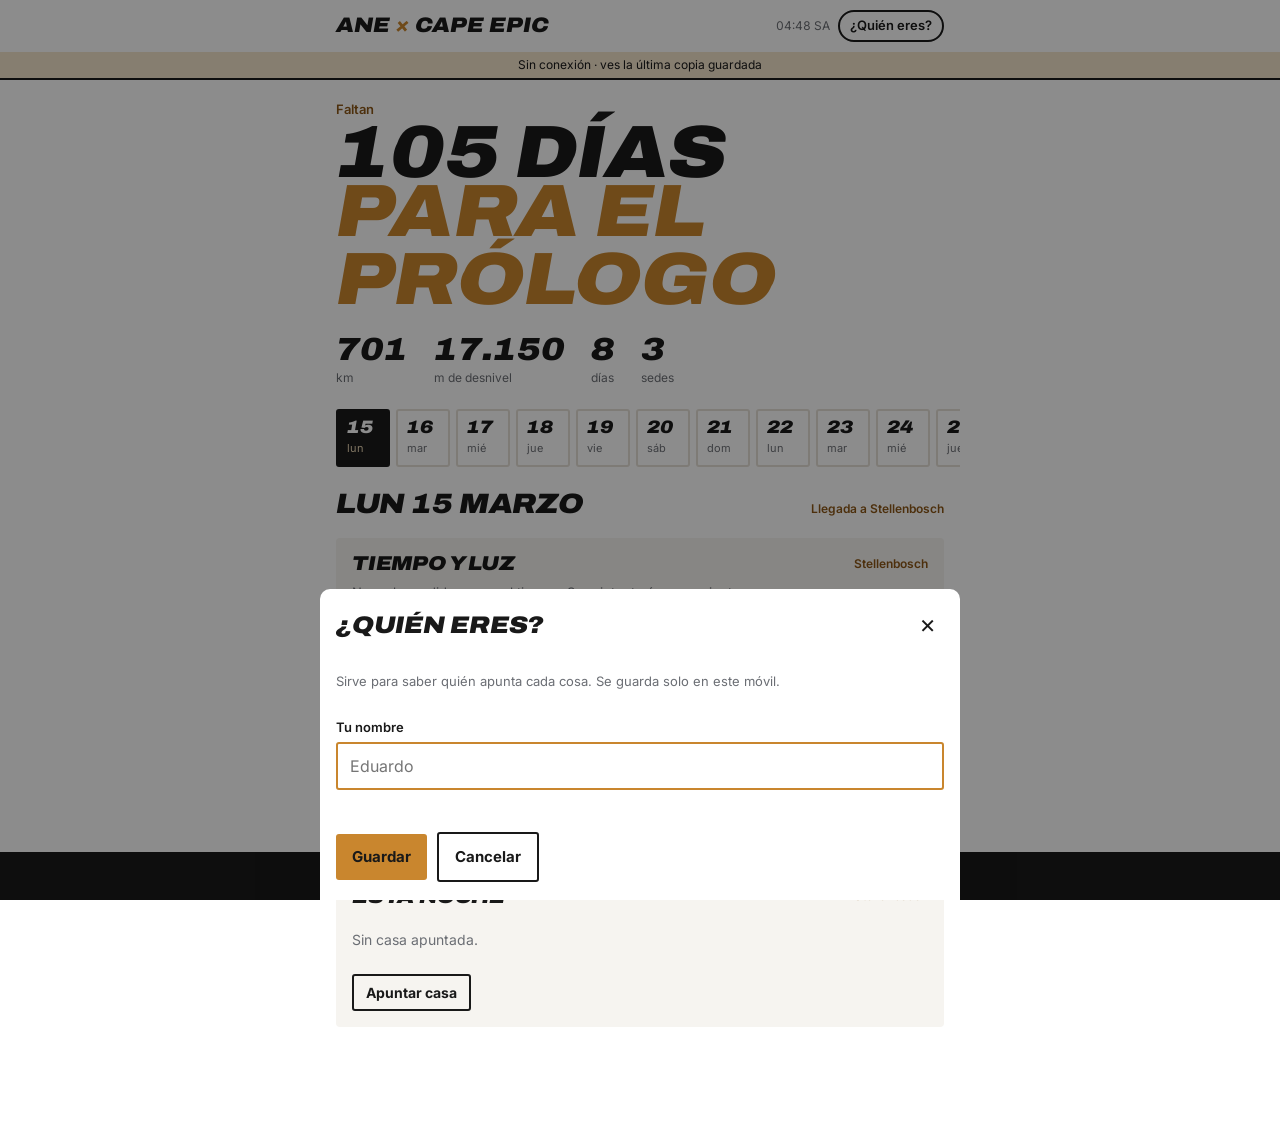
==== commit 644a6d34: "Cape Epic: fuera foto/vídeo; puntos de interés con enlace de Google Maps en cada etapa Co-Authored-B" ====
--- a/capeepic/index.html
+++ b/capeepic/index.html
@@ -14,7 +14,8 @@
 <link rel="apple-touch-icon" href="icon-180.png">
 <link rel="preconnect" href="https://fonts.googleapis.com">
 <link rel="stylesheet" href="https://fonts.googleapis.com/css2?family=Archivo:ital,wdth,wght@1,112,900&family=Inter:wght@400;500;600;700&display=swap">
-<link rel="stylesheet" href="css/app.css?v=20261002a">
+<link rel="stylesheet" href="vendor/leaflet/leaflet.css">
+<link rel="stylesheet" href="css/app.css?v=20261002c">
 </head>
 <body>
 <header class="top">
@@ -29,7 +30,6 @@
   <section class="view" id="v-hoy" aria-label="Hoy"></section>
   <section class="view" id="v-mapa" aria-label="Mapa" hidden></section>
   <section class="view" id="v-etapas" aria-label="Etapas" hidden></section>
-  <section class="view" id="v-media" aria-label="Foto y vídeo" hidden></section>
   <section class="view" id="v-mas" aria-label="Más" hidden></section>
 </main>
 
@@ -38,12 +38,12 @@
     <button role="tab" id="t-hoy" data-v="hoy">Hoy</button>
     <button role="tab" id="t-mapa" data-v="mapa">Mapa</button>
     <button role="tab" id="t-etapas" data-v="etapas">Etapas</button>
-    <button role="tab" id="t-media" data-v="media">Foto/vídeo</button>
     <button role="tab" id="t-mas" data-v="mas">Más</button>
   </div>
 </nav>
 <div id="sheet" hidden></div>
 <div id="toast" role="status" hidden></div>
-<script type="module" src="js/app.js?v=20261002a"></script>
+<script src="vendor/leaflet/leaflet.js"></script>
+<script type="module" src="js/app.js?v=20261002c"></script>
 </body>
 </html>
--- a/capeepic/vendor/leaflet/leaflet.css
+++ b/capeepic/vendor/leaflet/leaflet.css
@@ -0,0 +1,661 @@
+/* required styles */
+
+.leaflet-pane,
+.leaflet-tile,
+.leaflet-marker-icon,
+.leaflet-marker-shadow,
+.leaflet-tile-container,
+.leaflet-pane > svg,
+.leaflet-pane > canvas,
+.leaflet-zoom-box,
+.leaflet-image-layer,
+.leaflet-layer {
+	position: absolute;
+	left: 0;
+	top: 0;
+	}
+.leaflet-container {
+	overflow: hidden;
+	}
+.leaflet-tile,
+.leaflet-marker-icon,
+.leaflet-marker-shadow {
+	-webkit-user-select: none;
+	   -moz-user-select: none;
+	        user-select: none;
+	  -webkit-user-drag: none;
+	}
+/* Prevents IE11 from highlighting tiles in blue */
+.leaflet-tile::selection {
+	background: transparent;
+}
+/* Safari renders non-retina tile on retina better with this, but Chrome is worse */
+.leaflet-safari .leaflet-tile {
+	image-rendering: -webkit-optimize-contrast;
+	}
+/* hack that prevents hw layers "stretching" when loading new tiles */
+.leaflet-safari .leaflet-tile-container {
+	width: 1600px;
+	height: 1600px;
+	-webkit-transform-origin: 0 0;
+	}
+.leaflet-marker-icon,
+.leaflet-marker-shadow {
+	display: block;
+	}
+/* .leaflet-container svg: reset svg max-width decleration shipped in Joomla! (joomla.org) 3.x */
+/* .leaflet-container img: map is broken in FF if you have max-width: 100% on tiles */
+.leaflet-container .leaflet-overlay-pane svg {
+	max-width: none !important;
+	max-height: none !important;
+	}
+.leaflet-container .leaflet-marker-pane img,
+.leaflet-container .leaflet-shadow-pane img,
+.leaflet-container .leaflet-tile-pane img,
+.leaflet-container img.leaflet-image-layer,
+.leaflet-container .leaflet-tile {
+	max-width: none !important;
+	max-height: none !important;
+	width: auto;
+	padding: 0;
+	}
+
+.leaflet-container img.leaflet-tile {
+	/* See: https://bugs.chromium.org/p/chromium/issues/detail?id=600120 */
+	mix-blend-mode: plus-lighter;
+}
+
+.leaflet-container.leaflet-touch-zoom {
+	-ms-touch-action: pan-x pan-y;
+	touch-action: pan-x pan-y;
+	}
+.leaflet-container.leaflet-touch-drag {
+	-ms-touch-action: pinch-zoom;
+	/* Fallback for FF which doesn't support pinch-zoom */
+	touch-action: none;
+	touch-action: pinch-zoom;
+}
+.leaflet-container.leaflet-touch-drag.leaflet-touch-zoom {
+	-ms-touch-action: none;
+	touch-action: none;
+}
+.leaflet-container {
+	-webkit-tap-highlight-color: transparent;
+}
+.leaflet-container a {
+	-webkit-tap-highlight-color: rgba(51, 181, 229, 0.4);
+}
+.leaflet-tile {
+	filter: inherit;
+	visibility: hidden;
+	}
+.leaflet-tile-loaded {
+	visibility: inherit;
+	}
+.leaflet-zoom-box {
+	width: 0;
+	height: 0;
+	-moz-box-sizing: border-box;
+	     box-sizing: border-box;
+	z-index: 800;
+	}
+/* workaround for https://bugzilla.mozilla.org/show_bug.cgi?id=888319 */
+.leaflet-overlay-pane svg {
+	-moz-user-select: none;
+	}
+
+.leaflet-pane         { z-index: 400; }
+
+.leaflet-tile-pane    { z-index: 200; }
+.leaflet-overlay-pane { z-index: 400; }
+.leaflet-shadow-pane  { z-index: 500; }
+.leaflet-marker-pane  { z-index: 600; }
+.leaflet-tooltip-pane   { z-index: 650; }
+.leaflet-popup-pane   { z-index: 700; }
+
+.leaflet-map-pane canvas { z-index: 100; }
+.leaflet-map-pane svg    { z-index: 200; }
+
+.leaflet-vml-shape {
+	width: 1px;
+	height: 1px;
+	}
+.lvml {
+	behavior: url(#default#VML);
+	display: inline-block;
+	position: absolute;
+	}
+
+
+/* control positioning */
+
+.leaflet-control {
+	position: relative;
+	z-index: 800;
+	pointer-events: visiblePainted; /* IE 9-10 doesn't have auto */
+	pointer-events: auto;
+	}
+.leaflet-top,
+.leaflet-bottom {
+	position: absolute;
+	z-index: 1000;
+	pointer-events: none;
+	}
+.leaflet-top {
+	top: 0;
+	}
+.leaflet-right {
+	right: 0;
+	}
+.leaflet-bottom {
+	bottom: 0;
+	}
+.leaflet-left {
+	left: 0;
+	}
+.leaflet-control {
+	float: left;
+	clear: both;
+	}
+.leaflet-right .leaflet-control {
+	float: right;
+	}
+.leaflet-top .leaflet-control {
+	margin-top: 10px;
+	}
+.leaflet-bottom .leaflet-control {
+	margin-bottom: 10px;
+	}
+.leaflet-left .leaflet-control {
+	margin-left: 10px;
+	}
+.leaflet-right .leaflet-control {
+	margin-right: 10px;
+	}
+
+
+/* zoom and fade animations */
+
+.leaflet-fade-anim .leaflet-popup {
+	opacity: 0;
+	-webkit-transition: opacity 0.2s linear;
+	   -moz-transition: opacity 0.2s linear;
+	        transition: opacity 0.2s linear;
+	}
+.leaflet-fade-anim .leaflet-map-pane .leaflet-popup {
+	opacity: 1;
+	}
+.leaflet-zoom-animated {
+	-webkit-transform-origin: 0 0;
+	    -ms-transform-origin: 0 0;
+	        transform-origin: 0 0;
+	}
+svg.leaflet-zoom-animated {
+	will-change: transform;
+}
+
+.leaflet-zoom-anim .leaflet-zoom-animated {
+	-webkit-transition: -webkit-transform 0.25s cubic-bezier(0,0,0.25,1);
+	   -moz-transition:    -moz-transform 0.25s cubic-bezier(0,0,0.25,1);
+	        transition:         transform 0.25s cubic-bezier(0,0,0.25,1);
+	}
+.leaflet-zoom-anim .leaflet-tile,
+.leaflet-pan-anim .leaflet-tile {
+	-webkit-transition: none;
+	   -moz-transition: none;
+	        transition: none;
+	}
+
+.leaflet-zoom-anim .leaflet-zoom-hide {
+	visibility: hidden;
+	}
+
+
+/* cursors */
+
+.leaflet-interactive {
+	cursor: pointer;
+	}
+.leaflet-grab {
+	cursor: -webkit-grab;
+	cursor:    -moz-grab;
+	cursor:         grab;
+	}
+.leaflet-crosshair,
+.leaflet-crosshair .leaflet-interactive {
+	cursor: crosshair;
+	}
+.leaflet-popup-pane,
+.leaflet-control {
+	cursor: auto;
+	}
+.leaflet-dragging .leaflet-grab,
+.leaflet-dragging .leaflet-grab .leaflet-interactive,
+.leaflet-dragging .leaflet-marker-draggable {
+	cursor: move;
+	cursor: -webkit-grabbing;
+	cursor:    -moz-grabbing;
+	cursor:         grabbing;
+	}
+
+/* marker & overlays interactivity */
+.leaflet-marker-icon,
+.leaflet-marker-shadow,
+.leaflet-image-layer,
+.leaflet-pane > svg path,
+.leaflet-tile-container {
+	pointer-events: none;
+	}
+
+.leaflet-marker-icon.leaflet-interactive,
+.leaflet-image-layer.leaflet-interactive,
+.leaflet-pane > svg path.leaflet-interactive,
+svg.leaflet-image-layer.leaflet-interactive path {
+	pointer-events: visiblePainted; /* IE 9-10 doesn't have auto */
+	pointer-events: auto;
+	}
+
+/* visual tweaks */
+
+.leaflet-container {
+	background: #ddd;
+	outline-offset: 1px;
+	}
+.leaflet-container a {
+	color: #0078A8;
+	}
+.leaflet-zoom-box {
+	border: 2px dotted #38f;
+	background: rgba(255,255,255,0.5);
+	}
+
+
+/* general typography */
+.leaflet-container {
+	font-family: "Helvetica Neue", Arial, Helvetica, sans-serif;
+	font-size: 12px;
+	font-size: 0.75rem;
+	line-height: 1.5;
+	}
+
+
+/* general toolbar styles */
+
+.leaflet-bar {
+	box-shadow: 0 1px 5px rgba(0,0,0,0.65);
+	border-radius: 4px;
+	}
+.leaflet-bar a {
+	background-color: #fff;
+	border-bottom: 1px solid #ccc;
+	width: 26px;
+	height: 26px;
+	line-height: 26px;
+	display: block;
+	text-align: center;
+	text-decoration: none;
+	color: black;
+	}
+.leaflet-bar a,
+.leaflet-control-layers-toggle {
+	background-position: 50% 50%;
+	background-repeat: no-repeat;
+	display: block;
+	}
+.leaflet-bar a:hover,
+.leaflet-bar a:focus {
+	background-color: #f4f4f4;
+	}
+.leaflet-bar a:first-child {
+	border-top-left-radius: 4px;
+	border-top-right-radius: 4px;
+	}
+.leaflet-bar a:last-child {
+	border-bottom-left-radius: 4px;
+	border-bottom-right-radius: 4px;
+	border-bottom: none;
+	}
+.leaflet-bar a.leaflet-disabled {
+	cursor: default;
+	background-color: #f4f4f4;
+	color: #bbb;
+	}
+
+.leaflet-touch .leaflet-bar a {
+	width: 30px;
+	height: 30px;
+	line-height: 30px;
+	}
+.leaflet-touch .leaflet-bar a:first-child {
+	border-top-left-radius: 2px;
+	border-top-right-radius: 2px;
+	}
+.leaflet-touch .leaflet-bar a:last-child {
+	border-bottom-left-radius: 2px;
+	border-bottom-right-radius: 2px;
+	}
+
+/* zoom control */
+
+.leaflet-control-zoom-in,
+.leaflet-control-zoom-out {
+	font: bold 18px 'Lucida Console', Monaco, monospace;
+	text-indent: 1px;
+	}
+
+.leaflet-touch .leaflet-control-zoom-in, .leaflet-touch .leaflet-control-zoom-out  {
+	font-size: 22px;
+	}
+
+
+/* layers control */
+
+.leaflet-control-layers {
+	box-shadow: 0 1px 5px rgba(0,0,0,0.4);
+	background: #fff;
+	border-radius: 5px;
+	}
+.leaflet-control-layers-toggle {
+	background-image: url(images/layers.png);
+	width: 36px;
+	height: 36px;
+	}
+.leaflet-retina .leaflet-control-layers-toggle {
+	background-image: url(images/layers-2x.png);
+	background-size: 26px 26px;
+	}
+.leaflet-touch .leaflet-control-layers-toggle {
+	width: 44px;
+	height: 44px;
+	}
+.leaflet-control-layers .leaflet-control-layers-list,
+.leaflet-control-layers-expanded .leaflet-control-layers-toggle {
+	display: none;
+	}
+.leaflet-control-layers-expanded .leaflet-control-layers-list {
+	display: block;
+	position: relative;
+	}
+.leaflet-control-layers-expanded {
+	padding: 6px 10px 6px 6px;
+	color: #333;
+	background: #fff;
+	}
+.leaflet-control-layers-scrollbar {
+	overflow-y: scroll;
+	overflow-x: hidden;
+	padding-right: 5px;
+	}
+.leaflet-control-layers-selector {
+	margin-top: 2px;
+	position: relative;
+	top: 1px;
+	}
+.leaflet-control-layers label {
+	display: block;
+	font-size: 13px;
+	font-size: 1.08333em;
+	}
+.leaflet-control-layers-separator {
+	height: 0;
+	border-top: 1px solid #ddd;
+	margin: 5px -10px 5px -6px;
+	}
+
+/* Default icon URLs */
+.leaflet-default-icon-path { /* used only in path-guessing heuristic, see L.Icon.Default */
+	background-image: url(images/marker-icon.png);
+	}
+
+
+/* attribution and scale controls */
+
+.leaflet-container .leaflet-control-attribution {
+	background: #fff;
+	background: rgba(255, 255, 255, 0.8);
+	margin: 0;
+	}
+.leaflet-control-attribution,
+.leaflet-control-scale-line {
+	padding: 0 5px;
+	color: #333;
+	line-height: 1.4;
+	}
+.leaflet-control-attribution a {
+	text-decoration: none;
+	}
+.leaflet-control-attribution a:hover,
+.leaflet-control-attribution a:focus {
+	text-decoration: underline;
+	}
+.leaflet-attribution-flag {
+	display: inline !important;
+	vertical-align: baseline !important;
+	width: 1em;
+	height: 0.6669em;
+	}
+.leaflet-left .leaflet-control-scale {
+	margin-left: 5px;
+	}
+.leaflet-bottom .leaflet-control-scale {
+	margin-bottom: 5px;
+	}
+.leaflet-control-scale-line {
+	border: 2px solid #777;
+	border-top: none;
+	line-height: 1.1;
+	padding: 2px 5px 1px;
+	white-space: nowrap;
+	-moz-box-sizing: border-box;
+	     box-sizing: border-box;
+	background: rgba(255, 255, 255, 0.8);
+	text-shadow: 1px 1px #fff;
+	}
+.leaflet-control-scale-line:not(:first-child) {
+	border-top: 2px solid #777;
+	border-bottom: none;
+	margin-top: -2px;
+	}
+.leaflet-control-scale-line:not(:first-child):not(:last-child) {
+	border-bottom: 2px solid #777;
+	}
+
+.leaflet-touch .leaflet-control-attribution,
+.leaflet-touch .leaflet-control-layers,
+.leaflet-touch .leaflet-bar {
+	box-shadow: none;
+	}
+.leaflet-touch .leaflet-control-layers,
+.leaflet-touch .leaflet-bar {
+	border: 2px solid rgba(0,0,0,0.2);
+	background-clip: padding-box;
+	}
+
+
+/* popup */
+
+.leaflet-popup {
+	position: absolute;
+	text-align: center;
+	margin-bottom: 20px;
+	}
+.leaflet-popup-content-wrapper {
+	padding: 1px;
+	text-align: left;
+	border-radius: 12px;
+	}
+.leaflet-popup-content {
+	margin: 13px 24px 13px 20px;
+	line-height: 1.3;
+	font-size: 13px;
+	font-size: 1.08333em;
+	min-height: 1px;
+	}
+.leaflet-popup-content p {
+	margin: 17px 0;
+	margin: 1.3em 0;
+	}
+.leaflet-popup-tip-container {
+	width: 40px;
+	height: 20px;
+	position: absolute;
+	left: 50%;
+	margin-top: -1px;
+	margin-left: -20px;
+	overflow: hidden;
+	pointer-events: none;
+	}
+.leaflet-popup-tip {
+	width: 17px;
+	height: 17px;
+	padding: 1px;
+
+	margin: -10px auto 0;
+	pointer-events: auto;
+
+	-webkit-transform: rotate(45deg);
+	   -moz-transform: rotate(45deg);
+	    -ms-transform: rotate(45deg);
+	        transform: rotate(45deg);
+	}
+.leaflet-popup-content-wrapper,
+.leaflet-popup-tip {
+	background: white;
+	color: #333;
+	box-shadow: 0 3px 14px rgba(0,0,0,0.4);
+	}
+.leaflet-container a.leaflet-popup-close-button {
+	position: absolute;
+	top: 0;
+	right: 0;
+	border: none;
+	text-align: center;
+	width: 24px;
+	height: 24px;
+	font: 16px/24px Tahoma, Verdana, sans-serif;
+	color: #757575;
+	text-decoration: none;
+	background: transparent;
+	}
+.leaflet-container a.leaflet-popup-close-button:hover,
+.leaflet-container a.leaflet-popup-close-button:focus {
+	color: #585858;
+	}
+.leaflet-popup-scrolled {
+	overflow: auto;
+	}
+
+.leaflet-oldie .leaflet-popup-content-wrapper {
+	-ms-zoom: 1;
+	}
+.leaflet-oldie .leaflet-popup-tip {
+	width: 24px;
+	margin: 0 auto;
+
+	-ms-filter: "progid:DXImageTransform.Microsoft.Matrix(M11=0.70710678, M12=0.70710678, M21=-0.70710678, M22=0.70710678)";
+	filter: progid:DXImageTransform.Microsoft.Matrix(M11=0.70710678, M12=0.70710678, M21=-0.70710678, M22=0.70710678);
+	}
+
+.leaflet-oldie .leaflet-control-zoom,
+.leaflet-oldie .leaflet-control-layers,
+.leaflet-oldie .leaflet-popup-content-wrapper,
+.leaflet-oldie .leaflet-popup-tip {
+	border: 1px solid #999;
+	}
+
+
+/* div icon */
+
+.leaflet-div-icon {
+	background: #fff;
+	border: 1px solid #666;
+	}
+
+
+/* Tooltip */
+/* Base styles for the element that has a tooltip */
+.leaflet-tooltip {
+	position: absolute;
+	padding: 6px;
+	background-color: #fff;
+	border: 1px solid #fff;
+	border-radius: 3px;
+	color: #222;
+	white-space: nowrap;
+	-webkit-user-select: none;
+	-moz-user-select: none;
+	-ms-user-select: none;
+	user-select: none;
+	pointer-events: none;
+	box-shadow: 0 1px 3px rgba(0,0,0,0.4);
+	}
+.leaflet-tooltip.leaflet-interactive {
+	cursor: pointer;
+	pointer-events: auto;
+	}
+.leaflet-tooltip-top:before,
+.leaflet-tooltip-bottom:before,
+.leaflet-tooltip-left:before,
+.leaflet-tooltip-right:before {
+	position: absolute;
+	pointer-events: none;
+	border: 6px solid transparent;
+	background: transparent;
+	content: "";
+	}
+
+/* Directions */
+
+.leaflet-tooltip-bottom {
+	margin-top: 6px;
+}
+.leaflet-tooltip-top {
+	margin-top: -6px;
+}
+.leaflet-tooltip-bottom:before,
+.leaflet-tooltip-top:before {
+	left: 50%;
+	margin-left: -6px;
+	}
+.leaflet-tooltip-top:before {
+	bottom: 0;
+	margin-bottom: -12px;
+	border-top-color: #fff;
+	}
+.leaflet-tooltip-bottom:before {
+	top: 0;
+	margin-top: -12px;
+	margin-left: -6px;
+	border-bottom-color: #fff;
+	}
+.leaflet-tooltip-left {
+	margin-left: -6px;
+}
+.leaflet-tooltip-right {
+	margin-left: 6px;
+}
+.leaflet-tooltip-left:before,
+.leaflet-tooltip-right:before {
+	top: 50%;
+	margin-top: -6px;
+	}
+.leaflet-tooltip-left:before {
+	right: 0;
+	margin-right: -12px;
+	border-left-color: #fff;
+	}
+.leaflet-tooltip-right:before {
+	left: 0;
+	margin-left: -12px;
+	border-right-color: #fff;
+	}
+
+/* Printing */
+
+@media print {
+	/* Prevent printers from removing background-images of controls. */
+	.leaflet-control {
+		-webkit-print-color-adjust: exact;
+		print-color-adjust: exact;
+		}
+	}
--- a/capeepic/css/app.css
+++ b/capeepic/css/app.css
@@ -40,7 +40,7 @@
 
 /* Pestañas */
 nav.tabs{position:fixed;left:0;right:0;bottom:0;z-index:20;background:var(--tab-bg);padding-bottom:env(safe-area-inset-bottom,0px)}
-nav.tabs .in{max-width:640px;margin:0 auto;display:grid;grid-template-columns:repeat(5,1fr)}
+nav.tabs .in{max-width:640px;margin:0 auto;display:grid;grid-template-columns:repeat(4,1fr)}
 nav.tabs button{background:none;border:0;color:var(--tab-ink);opacity:.6;padding:12px 2px 14px;font-weight:600;font-size:12.5px;cursor:pointer;border-top:3px solid transparent}
 nav.tabs button[aria-selected="true"]{opacity:1;border-top-color:var(--ocre)}
 
@@ -155,3 +155,85 @@
   .sheet-card{animation:up .2s ease-out}
   @keyframes up{from{transform:translateY(30px);opacity:.6}to{transform:none;opacity:1}}
 }
+
+/* Mapa */
+#v-mapa.full{padding:0;gap:0}
+.mapwrap{position:fixed;left:0;right:0;top:var(--top-h,60px);bottom:var(--nav-h,60px);z-index:1}
+#map{position:absolute;inset:0;background:var(--surface)}
+.map-top{position:absolute;top:10px;left:10px;right:10px;z-index:500;pointer-events:none}
+.map-chips{display:flex;gap:6px;overflow-x:auto;scrollbar-width:none;pointer-events:auto;padding-bottom:2px}
+.map-chips::-webkit-scrollbar{display:none}
+.map-chips select{flex:0 0 auto;border:2px solid var(--ink);background:var(--bg);border-radius:999px;padding:6px 10px;font-weight:600;font-size:14px}
+.mchip{flex:0 0 auto;border:2px solid var(--ink);background:var(--bg);color:var(--ink);border-radius:999px;padding:6px 12px;font-weight:600;font-size:14px;cursor:pointer}
+.mchip[aria-pressed="true"]{background:var(--ink);color:var(--bg)}
+.map-fab{position:absolute;right:10px;bottom:18px;z-index:500;display:flex;flex-direction:column;gap:8px}
+.fab{width:46px;height:46px;border-radius:50%;border:2px solid var(--ink);background:var(--bg);color:var(--ink);display:grid;place-items:center;cursor:pointer;box-shadow:0 2px 8px rgba(0,0,0,.2)}
+.fab[aria-pressed="true"]{background:var(--ink);color:var(--bg)}
+.map-hint{position:absolute;left:50%;transform:translateX(-50%);top:60px;z-index:500;background:var(--ocre);color:var(--on-ocre);font-weight:700;padding:8px 14px;border-radius:999px;font-size:14px;max-width:90%;text-align:center}
+.mk{background:none;border:0}
+.mk span{display:inline-block;transform:translate(-50%,-50%);margin-left:14px;margin-top:14px;white-space:nowrap;font:700 12px/1 var(--body);padding:5px 8px;border-radius:999px;border:2px solid #191919;box-shadow:0 1px 4px rgba(0,0,0,.25)}
+.mk.sede span{background:#191919;color:#fff;font-family:var(--display);font-style:italic;font-weight:900;text-transform:uppercase;font-size:12px}
+.mk.casa span{background:#fff;color:#191919}
+.mk.spot span{background:#C9862E;color:#191919}
+.mk.check span{background:#fff;color:#191919;border-color:#C9862E}
+.mk.check.last span{background:#191919;color:#fff;border-color:#C9862E}
+.leaflet-popup-content{font:14px/1.4 var(--body);margin:12px 14px}
+.leaflet-popup-content b{font-weight:700}
+.pop-acts{display:flex;gap:12px;margin-top:8px;flex-wrap:wrap}
+.pop-acts a,.pop-acts button{color:#8C5717;font-weight:700;background:none;border:0;padding:0;cursor:pointer;font-size:14px;text-decoration:underline}
+.leaflet-container{font-family:var(--body)}
+
+/* En carrera */
+.panel.live{border-top:4px solid var(--ocre)}
+.eta{display:grid;grid-template-columns:1fr auto;align-items:baseline;gap:2px 12px}
+.eta span{font-weight:600}
+.eta b{font-family:var(--display);font-style:italic;font-weight:900;font-stretch:112%;font-size:40px;line-height:1;color:var(--ocre-ink)}
+.eta small{grid-column:1/-1;color:var(--muted);font-size:12px}
+.btn.big{min-height:58px;font-size:18px;font-family:var(--display);font-style:italic;font-weight:900;text-transform:uppercase;letter-spacing:.01em}
+
+/* Puntos de foto */
+.spot{display:grid;grid-template-columns:66px 1fr;gap:12px;padding-block:10px;border-top:1px solid var(--line)}
+.spot .acts{gap:2px 14px}
+.spot .acts .btn{font-size:14px;padding:4px 0}
+.spot-km{font-family:var(--display);font-style:italic;font-weight:900;font-stretch:112%;font-size:16px;line-height:1.2;color:var(--ocre-ink);white-space:nowrap}
+.spot-b{min-width:0;display:flex;flex-direction:column;gap:2px}
+.spot-b .name{font-weight:700}
+.chainline{font-size:12.5px;font-weight:600;padding:6px 10px;border-radius:3px;border-left:4px solid}
+.chainline.ok{border-color:var(--ok);background:color-mix(in srgb,var(--ok) 10%,transparent)}
+.chainline.justo{border-color:var(--ocre);background:var(--ocre-soft)}
+.chainline.no{border-color:var(--danger);background:color-mix(in srgb,var(--danger) 10%,transparent)}
+.btns.col{flex-direction:column;align-items:stretch}
+
+/* Mono del día */
+.mono-img{width:100%;max-height:340px;object-fit:cover;border-radius:3px;background:var(--bg)}
+.mono-name{font-family:var(--display);font-style:italic;font-weight:900;font-stretch:112%;text-transform:uppercase;font-size:34px;line-height:.95;color:var(--ocre-ink)}
+.mono-grid{display:grid;grid-template-columns:repeat(4,1fr);gap:8px}
+.mono-thumb{border:0;background:var(--bg);border-radius:3px;padding:0;cursor:pointer;overflow:hidden;display:flex;flex-direction:column;text-align:left}
+.mono-thumb img,.mono-thumb .ph{width:100%;aspect-ratio:1;object-fit:cover;display:grid;place-items:center;background:var(--dust);font-family:var(--display);font-style:italic;font-weight:900;font-size:26px;color:var(--ocre-ink)}
+.mono-thumb .cap{font-size:11px;padding:4px 6px;line-height:1.2;white-space:nowrap;overflow:hidden;text-overflow:ellipsis}
+@media (max-width:360px){.mono-grid{grid-template-columns:repeat(2,1fr)}}
+
+/* Checklists */
+.chk-head,.chk-row{display:grid;grid-template-columns:1fr repeat(var(--cols),64px);gap:8px;align-items:center}
+.chk-head span{font-size:12px;font-weight:600;color:var(--muted);text-align:center;overflow:hidden;text-overflow:ellipsis;white-space:nowrap}
+.chk-row{padding-block:6px;border-top:1px solid var(--line)}
+.edit.lft{text-align:left;color:var(--ink);font-weight:500;font-size:15px;padding:4px 0}
+.tick{height:40px;border:2px solid var(--line);background:var(--bg);border-radius:3px;font-size:20px;font-weight:900;color:var(--on-ocre);cursor:pointer}
+.tick[aria-pressed="true"]{background:var(--ocre);border-color:var(--ocre)}
+.strip-link{flex-direction:row;justify-content:space-between;align-items:center;border:0;text-align:left;cursor:pointer;width:100%;color:var(--ink);font:inherit}
+
+/* Equipo */
+.it.person .acts{align-items:baseline;gap:6px 12px}
+
+/* Tiempo y luz */
+.wx{display:flex;gap:16px;align-items:center}
+.wx-t b{font-family:var(--display);font-style:italic;font-weight:900;font-stretch:112%;font-size:40px;line-height:1}
+.wx-t span{color:var(--muted);font-weight:600;margin-left:6px;font-size:18px}
+.wx-d{min-width:0}
+.sunline{border-top:1px solid var(--line);padding-top:8px}
+.light-grid{display:grid;grid-template-columns:repeat(auto-fit,minmax(220px,1fr));gap:12px}
+.light{background:var(--bg);border-radius:3px;padding:10px 12px}
+.light-h{font-weight:700;margin-bottom:4px}
+.light-row{display:flex;justify-content:space-between;gap:8px;font-size:14px;padding-block:3px}
+.light-row.gold b{color:var(--ocre-ink)}
+.mk.water span{background:#2A5CB8;color:#fff;border-color:#fff}
